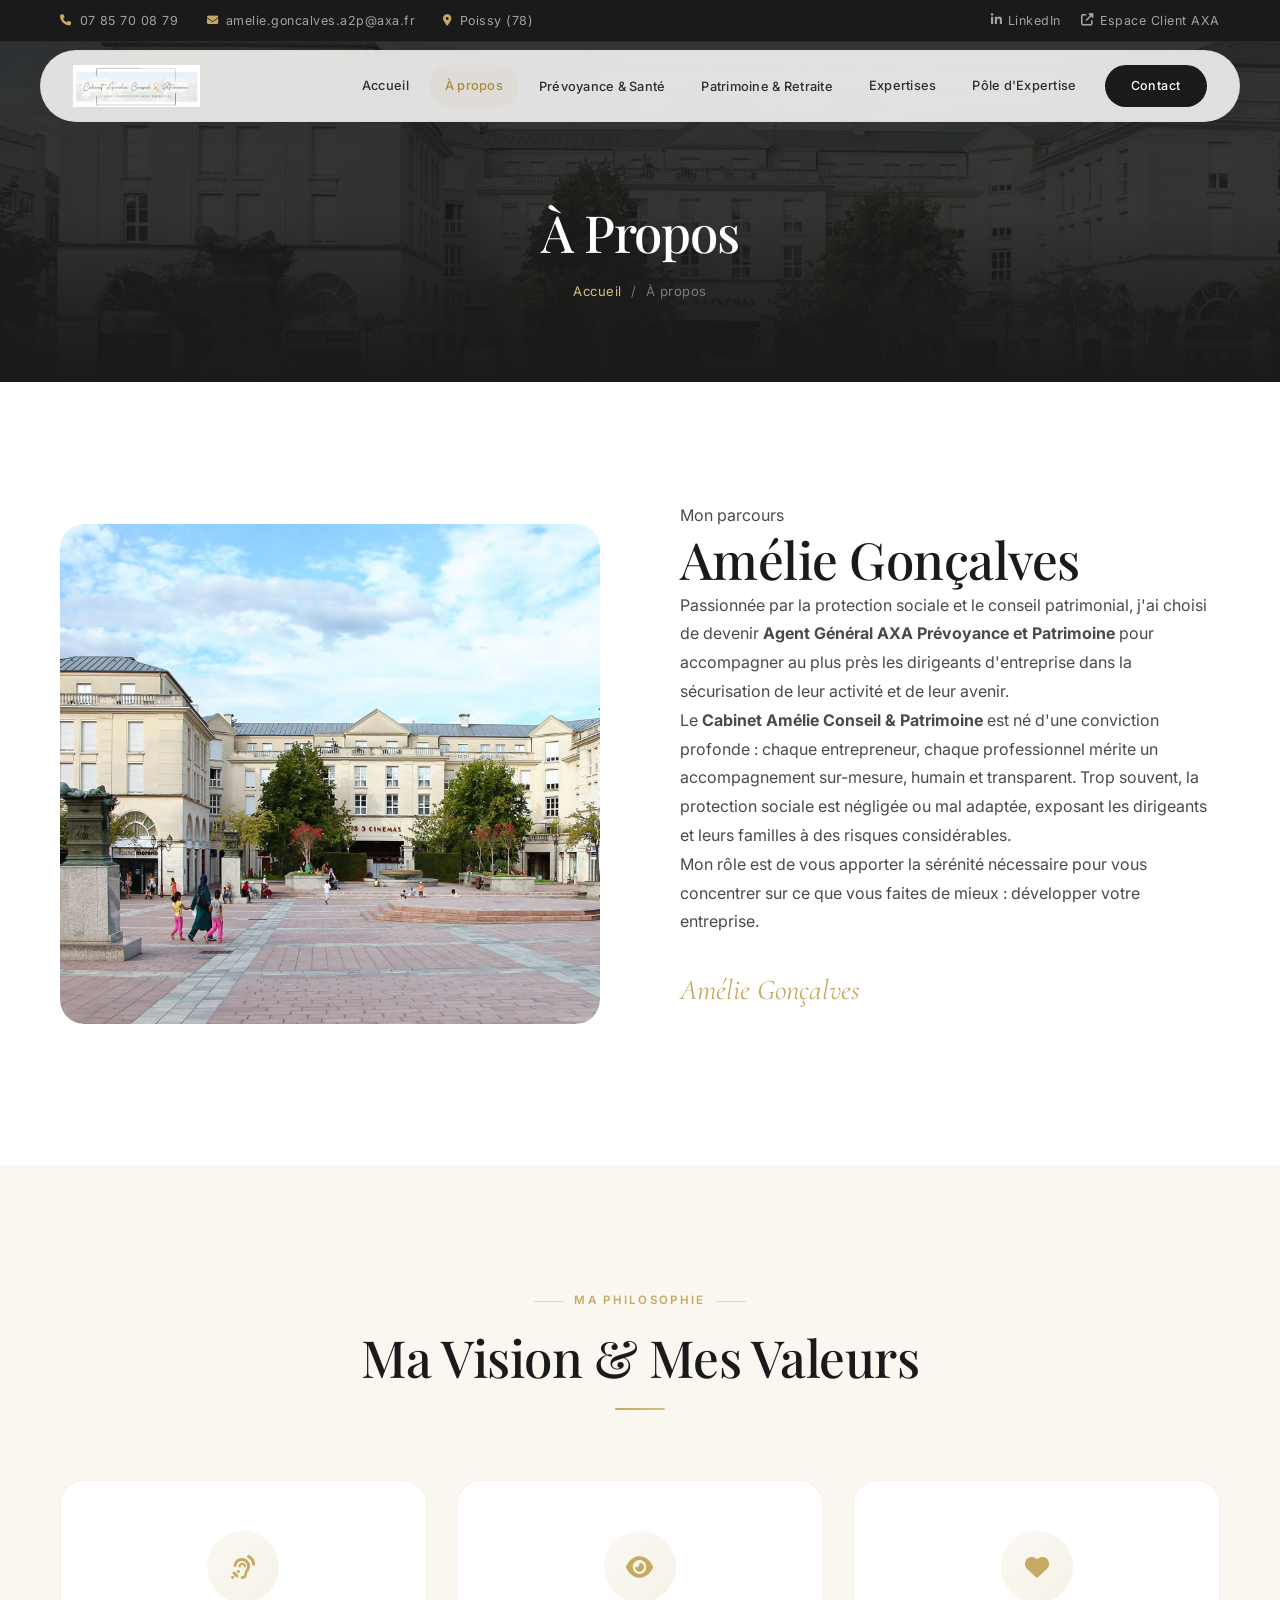
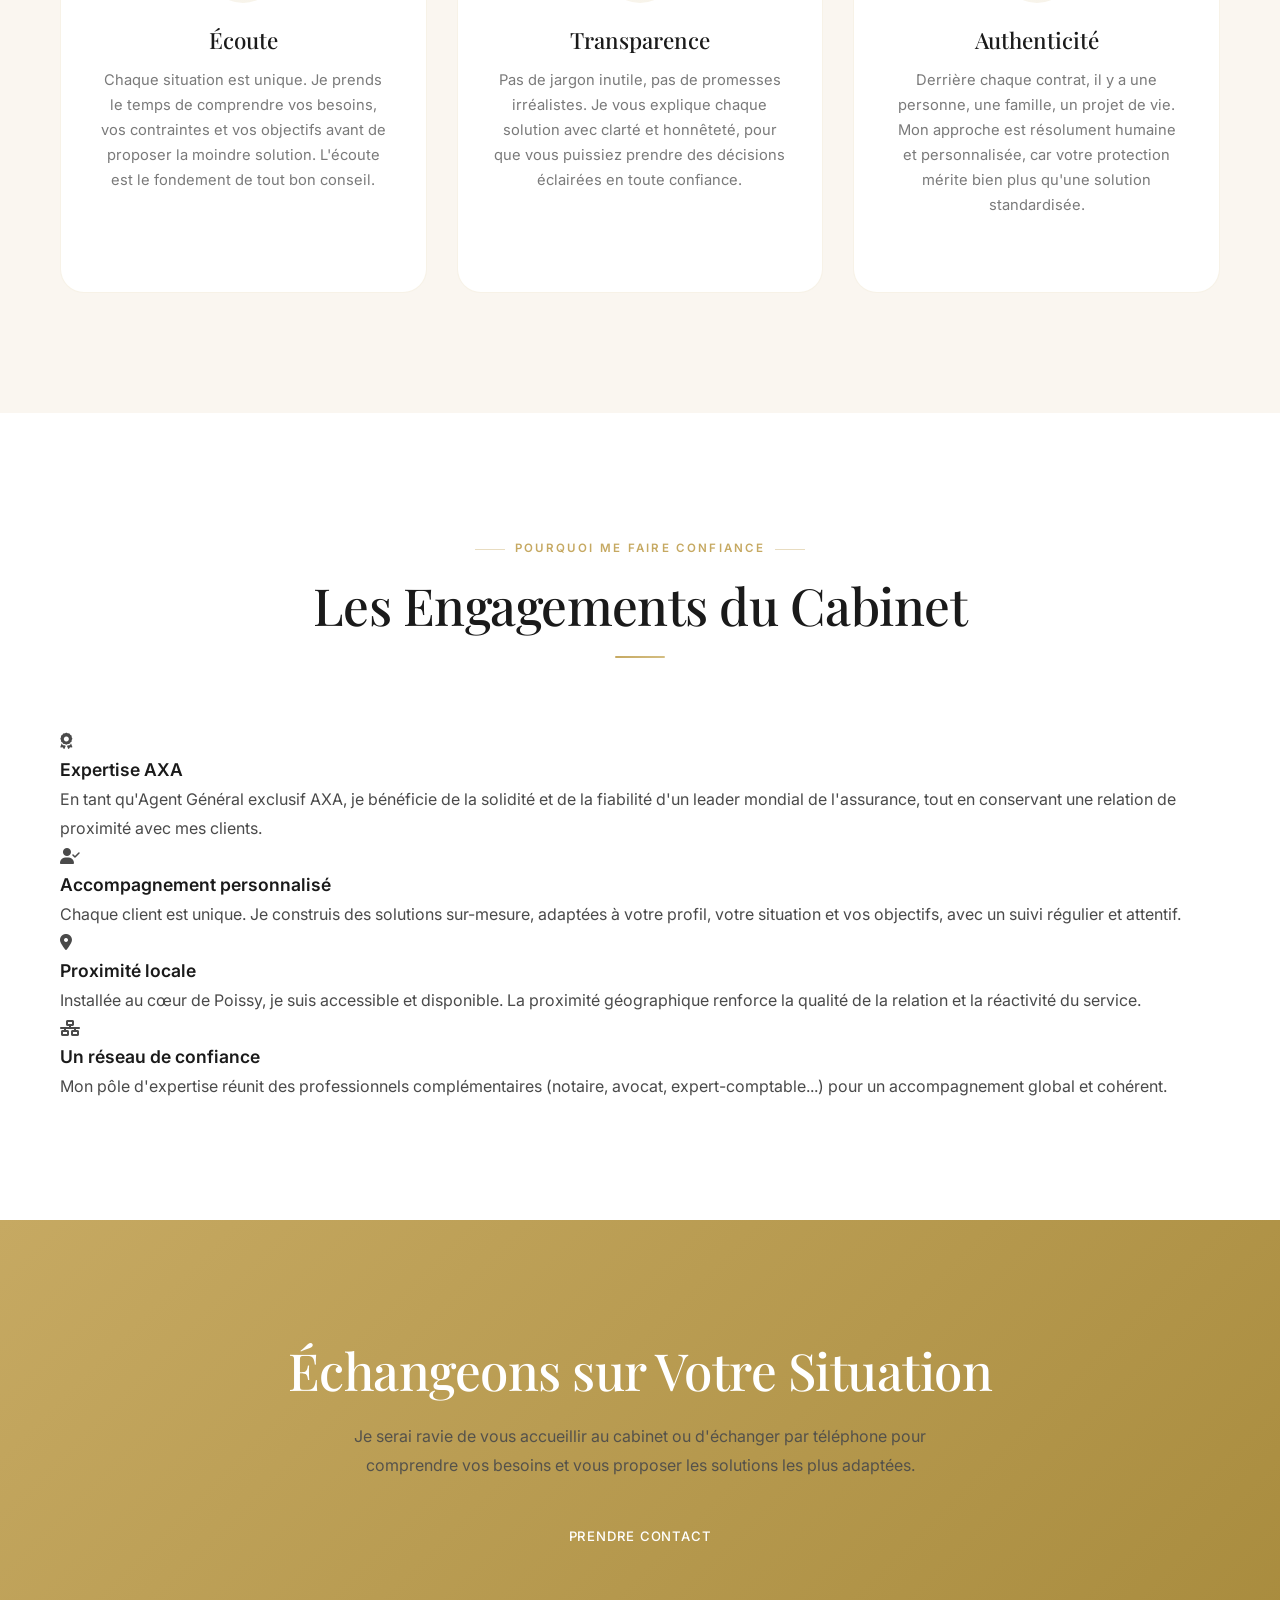
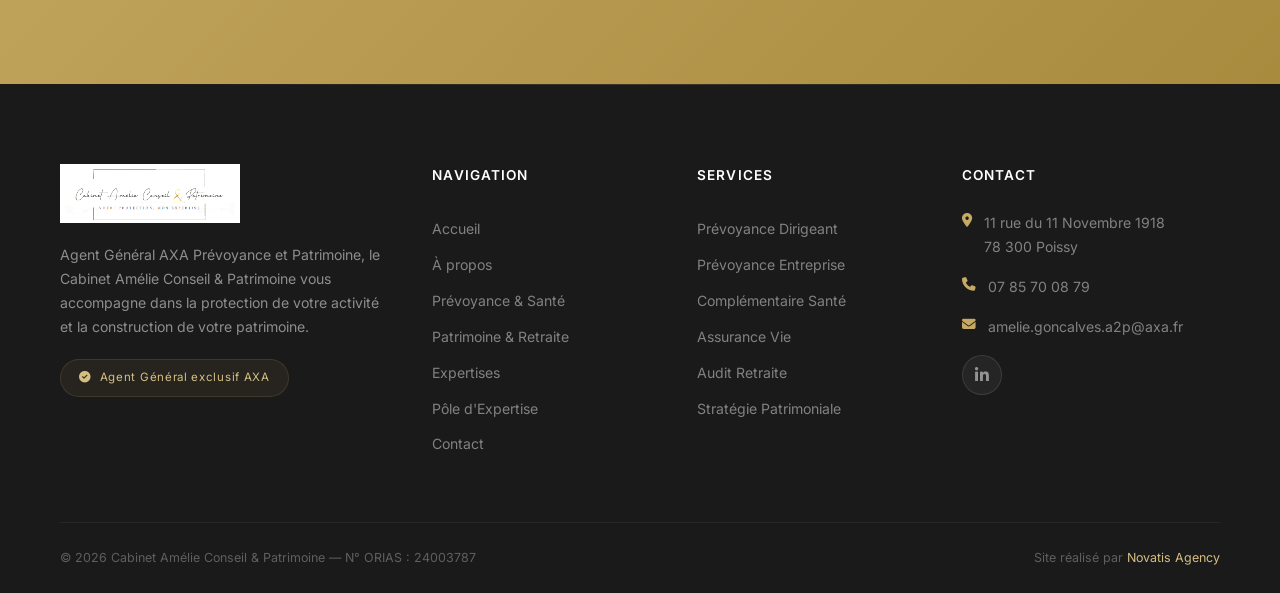
==== a-propos.html @ 4494a34a "Site Cabinet Amélie Conseil & Patrimoine - Version premium" ====
<!DOCTYPE html>
<html lang="fr">
<head>
    <meta charset="UTF-8">
    <meta name="viewport" content="width=device-width, initial-scale=1.0">
    <meta name="description" content="Découvrez le parcours d'Amélie Gonçalves, Agent Général AXA Prévoyance et Patrimoine à Poissy.">
    <title>À propos | Cabinet Amélie Conseil & Patrimoine</title>
    <link rel="stylesheet" href="style.css">
    <link rel="stylesheet" href="https://cdnjs.cloudflare.com/ajax/libs/font-awesome/6.5.1/css/all.min.css">
</head>
<body>

    <!-- Page Loader -->
    <div class="page-loader" id="pageLoader">
        <img src="images/logo.png" alt="Chargement..." class="loader-logo">
        <div class="loader-bar"></div>
    </div>

    <!-- Custom Cursor -->
    <div class="cursor-dot" id="cursorDot"></div>
    <div class="cursor-outline" id="cursorOutline"></div>

    <!-- Top Bar -->
    <div class="top-bar">
        <div class="container">
            <div class="top-bar-left">
                <a href="tel:0785700879"><i class="fas fa-phone"></i> 07 85 70 08 79</a>
                <a href="mailto:amelie.goncalves.a2p@axa.fr"><i class="fas fa-envelope"></i> amelie.goncalves.a2p@axa.fr</a>
                <span><i class="fas fa-map-marker-alt"></i> Poissy (78)</span>
            </div>
            <div class="top-bar-right">
                <a href="https://www.linkedin.com/in/amelie-fernandes" target="_blank"><i class="fab fa-linkedin-in"></i> LinkedIn</a>
                <a href="#" target="_blank"><i class="fas fa-external-link-alt"></i> Espace Client AXA</a>
            </div>
        </div>
    </div>

    <!-- Header -->
    <header class="header" id="header">
        <div class="nav-wrapper">
            <a href="index.html" class="logo">
                <img src="images/logo.png" alt="Cabinet Amélie Conseil & Patrimoine">
            </a>
            <nav class="nav-menu" id="navMenu">
                <a href="index.html">Accueil</a>
                <a href="a-propos.html" class="active">À propos</a>
                <div class="nav-item">
                    <a href="prevoyance.html">Prévoyance & Santé</a>
                    <div class="dropdown">
                        <a href="prevoyance.html#dirigeant">Prévoyance Dirigeant</a>
                        <a href="prevoyance.html#entreprise">Prévoyance Entreprise</a>
                        <a href="prevoyance.html#sante">Complémentaire Santé</a>
                    </div>
                </div>
                <div class="nav-item">
                    <a href="patrimoine.html">Patrimoine & Retraite</a>
                    <div class="dropdown">
                        <a href="patrimoine.html#assurance-vie">Assurance Vie</a>
                        <a href="patrimoine.html#retraite">Audit Retraite</a>
                        <a href="patrimoine.html#strategie">Stratégie Patrimoniale</a>
                    </div>
                </div>
                <a href="expertises.html">Expertises</a>
                <a href="pole-expertise.html">Pôle d'Expertise</a>
                <a href="contact.html" class="nav-cta">Contact</a>
            </nav>
            <button class="menu-toggle" id="menuToggle">
                <span></span>
                <span></span>
                <span></span>
            </button>
        </div>
    </header>
    <div class="menu-overlay" id="menuOverlay"></div>

<!-- Page Header -->
    <section class="page-header">
        <div class="container">
            <h1>À Propos</h1>
            <div class="breadcrumb">
                <a href="index.html">Accueil</a> &nbsp;/&nbsp; À propos
            </div>
            <div class="page-line"></div>
        </div>
    </section>

    <!-- About Content -->
    <section class="section">
        <div class="container">
            <div class="about-grid">
                <div class="about-image reveal">
                    <img src="images/poissy-place.jpg" alt="Poissy - Cabinet Amélie Conseil & Patrimoine">
                </div>
                <div class="about-text reveal">
                    <span class="about-label">Mon parcours</span>
                    <h2>Amélie Gonçalves</h2>
                    <p>Passionnée par la protection sociale et le conseil patrimonial, j'ai choisi de devenir <strong>Agent Général AXA Prévoyance et Patrimoine</strong> pour accompagner au plus près les dirigeants d'entreprise dans la sécurisation de leur activité et de leur avenir.</p>
                    <p>Le <strong>Cabinet Amélie Conseil & Patrimoine</strong> est né d'une conviction profonde : chaque entrepreneur, chaque professionnel mérite un accompagnement sur-mesure, humain et transparent. Trop souvent, la protection sociale est négligée ou mal adaptée, exposant les dirigeants et leurs familles à des risques considérables.</p>
                    <p>Mon rôle est de vous apporter la sérénité nécessaire pour vous concentrer sur ce que vous faites de mieux : développer votre entreprise.</p>
                    <div class="about-signature">Amélie Gonçalves</div>
                </div>
            </div>
        </div>
    </section>

    <!-- Vision & Values -->
    <section class="section section-alt">
        <div class="container">
            <div class="section-header reveal">
                <span class="section-label">Ma philosophie</span>
                <h2>Ma Vision & Mes Valeurs</h2>
                <div class="section-line"></div>
            </div>
            <div class="pillars-grid">
                <div class="pillar-card reveal">
                    <div class="pillar-icon"><i class="fas fa-ear-listen"></i></div>
                    <h3>Écoute</h3>
                    <p>Chaque situation est unique. Je prends le temps de comprendre vos besoins, vos contraintes et vos objectifs avant de proposer la moindre solution. L'écoute est le fondement de tout bon conseil.</p>
                </div>
                <div class="pillar-card reveal">
                    <div class="pillar-icon"><i class="fas fa-eye"></i></div>
                    <h3>Transparence</h3>
                    <p>Pas de jargon inutile, pas de promesses irréalistes. Je vous explique chaque solution avec clarté et honnêteté, pour que vous puissiez prendre des décisions éclairées en toute confiance.</p>
                </div>
                <div class="pillar-card reveal">
                    <div class="pillar-icon"><i class="fas fa-heart"></i></div>
                    <h3>Authenticité</h3>
                    <p>Derrière chaque contrat, il y a une personne, une famille, un projet de vie. Mon approche est résolument humaine et personnalisée, car votre protection mérite bien plus qu'une solution standardisée.</p>
                </div>
            </div>
        </div>
    </section>

    <!-- Why Trust Me -->
    <section class="section">
        <div class="container">
            <div class="section-header reveal">
                <span class="section-label">Pourquoi me faire confiance</span>
                <h2>Les Engagements du Cabinet</h2>
                <div class="section-line"></div>
            </div>
            <div class="services-list">
                <div class="service-item reveal">
                    <div class="service-icon"><i class="fas fa-award"></i></div>
                    <div>
                        <h4>Expertise AXA</h4>
                        <p>En tant qu'Agent Général exclusif AXA, je bénéficie de la solidité et de la fiabilité d'un leader mondial de l'assurance, tout en conservant une relation de proximité avec mes clients.</p>
                    </div>
                </div>
                <div class="service-item reveal">
                    <div class="service-icon"><i class="fas fa-user-check"></i></div>
                    <div>
                        <h4>Accompagnement personnalisé</h4>
                        <p>Chaque client est unique. Je construis des solutions sur-mesure, adaptées à votre profil, votre situation et vos objectifs, avec un suivi régulier et attentif.</p>
                    </div>
                </div>
                <div class="service-item reveal">
                    <div class="service-icon"><i class="fas fa-map-marker-alt"></i></div>
                    <div>
                        <h4>Proximité locale</h4>
                        <p>Installée au cœur de Poissy, je suis accessible et disponible. La proximité géographique renforce la qualité de la relation et la réactivité du service.</p>
                    </div>
                </div>
                <div class="service-item reveal">
                    <div class="service-icon"><i class="fas fa-network-wired"></i></div>
                    <div>
                        <h4>Un réseau de confiance</h4>
                        <p>Mon pôle d'expertise réunit des professionnels complémentaires (notaire, avocat, expert-comptable...) pour un accompagnement global et cohérent.</p>
                    </div>
                </div>
            </div>
        </div>
    </section>

    <!-- CTA -->
    <section class="section" style="background: linear-gradient(135deg, var(--gold) 0%, var(--gold-dark) 100%); text-align: center; color: white;">
        <div class="container reveal">
            <h2 style="color: white; margin-bottom: 20px;">Échangeons sur Votre Situation</h2>
            <p style="max-width: 600px; margin: 0 auto 30px; opacity: 0.9;">Je serai ravie de vous accueillir au cabinet ou d'échanger par téléphone pour comprendre vos besoins et vous proposer les solutions les plus adaptées.</p>
            <a href="contact.html" class="btn btn-outline" style="border-color: white; color: white;">Prendre Contact</a>
        </div>
    </section>

    <!-- Footer -->
    <footer class="footer">
        <div class="container">
            <div class="footer-grid">
                <div class="footer-about">
                    <img src="images/logo.png" alt="Cabinet Amélie Conseil & Patrimoine" class="footer-logo">
                    <p>Agent Général AXA Prévoyance et Patrimoine, le Cabinet Amélie Conseil & Patrimoine vous accompagne dans la protection de votre activité et la construction de votre patrimoine.</p>
                    <div class="axa-badge"><i class="fas fa-check-circle"></i> Agent Général exclusif AXA</div>
                </div>
                <div class="footer-links">
                    <h4>Navigation</h4>
                    <a href="index.html">Accueil</a>
                    <a href="a-propos.html">À propos</a>
                    <a href="prevoyance.html">Prévoyance & Santé</a>
                    <a href="patrimoine.html">Patrimoine & Retraite</a>
                    <a href="expertises.html">Expertises</a>
                    <a href="pole-expertise.html">Pôle d'Expertise</a>
                    <a href="contact.html">Contact</a>
                </div>
                <div class="footer-links">
                    <h4>Services</h4>
                    <a href="prevoyance.html#dirigeant">Prévoyance Dirigeant</a>
                    <a href="prevoyance.html#entreprise">Prévoyance Entreprise</a>
                    <a href="prevoyance.html#sante">Complémentaire Santé</a>
                    <a href="patrimoine.html#assurance-vie">Assurance Vie</a>
                    <a href="patrimoine.html#retraite">Audit Retraite</a>
                    <a href="patrimoine.html#strategie">Stratégie Patrimoniale</a>
                </div>
                <div>
                    <h4>Contact</h4>
                    <div class="footer-contact-item"><i class="fas fa-map-marker-alt"></i><span>11 rue du 11 Novembre 1918<br>78 300 Poissy</span></div>
                    <div class="footer-contact-item"><i class="fas fa-phone"></i><span><a href="tel:0785700879">07 85 70 08 79</a></span></div>
                    <div class="footer-contact-item"><i class="fas fa-envelope"></i><span><a href="mailto:amelie.goncalves.a2p@axa.fr">amelie.goncalves.a2p@axa.fr</a></span></div>
                    <div class="footer-social" style="margin-top:16px;"><a href="https://www.linkedin.com/in/amelie-fernandes" target="_blank" title="LinkedIn"><i class="fab fa-linkedin-in"></i></a></div>
                </div>
            </div>
            <div class="footer-bottom">
                <span>&copy; 2026 Cabinet Amélie Conseil & Patrimoine — N° ORIAS : 24003787</span>
                <span>Site réalisé par <a href="https://novatis.agency" target="_blank">Novatis Agency</a></span>
            </div>
        </div>
    </footer>

    <button class="scroll-top" id="scrollTop"><i class="fas fa-chevron-up"></i></button>
    <script src="script.js"></script>
</body>
</html>
---- style.css ----
/* CABINET AMÉLIE CONSEIL & PATRIMOINE — Premium v2 */
@import url('https://fonts.googleapis.com/css2?family=Playfair+Display:ital,wght@0,400;0,500;0,600;0,700;1,400;1,500&family=Inter:wght@300;400;500;600;700&family=Cormorant+Garamond:ital,wght@0,400;0,500;0,600;1,400;1,500&display=swap');
:root{--gold:#C6A962;--gold-light:#D4BE82;--gold-dark:#A88B3D;--cream:#FAF6F0;--dark:#1A1A1A;--dark-soft:#2D2D2D;--dark-medium:#3A3A3A;--text:#4A4A4A;--text-light:#7A7A7A;--text-muted:#9A9A9A;--white:#fff;--border:rgba(198,169,98,.15);--shadow-sm:0 2px 20px rgba(0,0,0,.04);--shadow-md:0 8px 40px rgba(0,0,0,.06);--shadow-lg:0 20px 60px rgba(0,0,0,.08);--shadow-gold:0 8px 30px rgba(198,169,98,.15);--radius-sm:8px;--radius-md:16px;--radius-lg:24px;--tr:all .5s cubic-bezier(.25,.46,.45,.94);--trf:all .3s cubic-bezier(.25,.46,.45,.94);--fh:'Playfair Display',Georgia,serif;--fb:'Inter',-apple-system,sans-serif;--fa:'Cormorant Garamond',Georgia,serif}
*,*::before,*::after{box-sizing:border-box;margin:0;padding:0}
html{scroll-behavior:smooth;font-size:16px;-webkit-font-smoothing:antialiased}
body{font-family:var(--fb);color:var(--text);background:var(--white);line-height:1.7;overflow-x:hidden}
img{max-width:100%;height:auto;display:block}
a{text-decoration:none;color:inherit;transition:var(--trf)}
ul,ol{list-style:none}
h1,h2,h3{font-family:var(--fh);font-weight:500;color:var(--dark);line-height:1.2}
h1{font-size:clamp(2.5rem,5vw,4.5rem);letter-spacing:-.02em}
h2{font-size:clamp(2rem,4vw,3.2rem);letter-spacing:-.01em}
h3{font-size:clamp(1.3rem,2.5vw,1.8rem)}
h4{font-family:var(--fb);font-size:1.1rem;font-weight:600;color:var(--dark)}
p{font-size:1rem;line-height:1.8;color:var(--text)}
.container{max-width:1240px;margin:0 auto;padding:0 40px}
@media(max-width:768px){.container{padding:0 20px}}

/* CURSOR */
.cursor-dot,.cursor-outline{pointer-events:none;position:fixed;top:0;left:0;z-index:99999;border-radius:50%;opacity:0;transition:opacity .3s}
.cursor-dot{width:8px;height:8px;background:var(--gold)}
.cursor-outline{width:40px;height:40px;border:1.5px solid var(--gold);transition:width .3s,height .3s}
body:hover .cursor-dot,body:hover .cursor-outline{opacity:1}
.cursor-outline.hover{width:60px;height:60px;background:rgba(198,169,98,.05)}
@media(max-width:1024px){.cursor-dot,.cursor-outline{display:none!important}}

/* LOADER */
.page-loader{position:fixed;top:0;left:0;width:100%;height:100%;background:var(--dark);z-index:100000;display:flex;align-items:center;justify-content:center;flex-direction:column;transition:opacity .8s,visibility .8s}
.page-loader.loaded{opacity:0;visibility:hidden;pointer-events:none}
.loader-logo{width:180px;opacity:0;animation:loaderFadeIn 1s ease forwards .3s}
.loader-bar{width:120px;height:2px;background:var(--dark-medium);margin-top:30px;border-radius:2px;overflow:hidden}
.loader-bar::after{content:'';display:block;width:0;height:100%;background:linear-gradient(90deg,var(--gold),var(--gold-light));animation:loaderProgress 1.5s ease forwards .5s}
@keyframes loaderFadeIn{to{opacity:1}}
@keyframes loaderProgress{to{width:100%}}

/* TOP BAR */
.top-bar{background:var(--dark);padding:10px 0;font-size:.78rem;letter-spacing:.04em;border-bottom:1px solid rgba(198,169,98,.1);position:relative;z-index:1001}
.top-bar .container{display:flex;justify-content:space-between;align-items:center}
.top-bar-left{display:flex;align-items:center;gap:28px}
.top-bar-left span,.top-bar-left a{color:rgba(255,255,255,.6);text-decoration:none;display:flex;align-items:center;gap:8px;transition:var(--trf)}
.top-bar-left a:hover{color:var(--gold-light)}
.top-bar-left i{color:var(--gold);font-size:.7rem}
.top-bar-right{display:flex;align-items:center;gap:20px}
.top-bar-right a{color:rgba(255,255,255,.6);text-decoration:none;display:flex;align-items:center;gap:6px;transition:var(--trf);font-size:.78rem}
.top-bar-right a:hover{color:var(--gold-light)}
@media(max-width:900px){.top-bar{display:none}}

/* HEADER NAV */
.header{position:fixed;top:38px;left:0;right:0;z-index:1000;transition:var(--tr)}
.header.scrolled{top:0}
.nav-wrapper{margin:12px 40px;padding:14px 32px;background:rgba(255,255,255,.85);backdrop-filter:blur(20px);-webkit-backdrop-filter:blur(20px);border:1px solid rgba(198,169,98,.12);border-radius:100px;display:flex;align-items:center;justify-content:space-between;transition:var(--tr);box-shadow:0 4px 30px rgba(0,0,0,.04)}
.header.scrolled .nav-wrapper{margin:8px 40px;background:rgba(255,255,255,.95);box-shadow:0 4px 40px rgba(0,0,0,.08);border-radius:var(--radius-md)}
.logo img{height:42px;transition:var(--trf)}
.nav-menu{display:flex;align-items:center;gap:4px}
.nav-menu>a,.nav-item>a{font-family:var(--fb);font-size:.8rem;font-weight:500;color:var(--dark-soft);padding:10px 16px;border-radius:50px;transition:var(--trf);letter-spacing:.02em;white-space:nowrap}
.nav-menu>a:hover,.nav-item:hover>a,.nav-menu>a.active{color:var(--gold-dark);background:rgba(198,169,98,.08)}
.nav-item{position:relative}
.nav-item .dropdown{position:absolute;top:calc(100% + 12px);left:50%;transform:translateX(-50%) translateY(10px);background:var(--white);border:1px solid var(--border);border-radius:var(--radius-md);padding:12px 8px;min-width:240px;box-shadow:var(--shadow-lg);opacity:0;visibility:hidden;transition:var(--trf);z-index:100}
.nav-item:hover .dropdown{opacity:1;visibility:visible;transform:translateX(-50%) translateY(0)}
.nav-item .dropdown a{display:block;padding:10px 18px;font-size:.82rem;color:var(--text);border-radius:var(--radius-sm);transition:var(--trf)}
.nav-item .dropdown a:hover{background:rgba(198,169,98,.06);color:var(--gold-dark);padding-left:22px}
.nav-cta{background:var(--dark)!important;color:var(--white)!important;padding:10px 26px!important;border-radius:50px!important;font-weight:500!important;font-size:.78rem!important;letter-spacing:.04em!important;margin-left:8px;position:relative;overflow:hidden;transition:var(--trf)!important}
.nav-cta::before{content:'';position:absolute;top:0;left:-100%;width:100%;height:100%;background:linear-gradient(90deg,transparent,rgba(198,169,98,.3),transparent);transition:left .6s}
.nav-cta:hover::before{left:100%}
.nav-cta:hover{background:var(--gold-dark)!important;transform:translateY(-1px);box-shadow:var(--shadow-gold)!important}
.menu-toggle{display:none;background:none;border:none;cursor:pointer;width:32px;height:24px;position:relative;z-index:1002}
.menu-toggle span{display:block;width:100%;height:2px;background:var(--dark);border-radius:2px;transition:var(--trf);position:absolute;left:0}
.menu-toggle span:nth-child(1){top:0}
.menu-toggle span:nth-child(2){top:50%;transform:translateY(-50%)}
.menu-toggle span:nth-child(3){bottom:0}
.menu-toggle.active span:nth-child(1){top:50%;transform:translateY(-50%) rotate(45deg)}
.menu-toggle.active span:nth-child(2){opacity:0}
.menu-toggle.active span:nth-child(3){bottom:50%;transform:translateY(50%) rotate(-45deg)}
.menu-close{display:none}
.menu-overlay{position:fixed;top:0;left:0;width:100%;height:100%;background:rgba(0,0,0,.5);backdrop-filter:blur(4px);opacity:0;visibility:hidden;z-index:998;transition:var(--tr)}
.menu-overlay.active{opacity:1;visibility:visible}
@media(max-width:1024px){
.menu-toggle{display:block}
.nav-menu{position:fixed;top:0;right:-100%;width:340px;height:100vh;background:var(--white);flex-direction:column;align-items:flex-start;padding:100px 40px 40px;gap:4px;z-index:999;transition:right .5s cubic-bezier(.77,0,.175,1);box-shadow:-20px 0 60px rgba(0,0,0,.1);overflow-y:auto}
.nav-menu.active{right:0}
.nav-menu>a,.nav-item>a{font-size:1rem;padding:14px 20px;width:100%;border-radius:var(--radius-sm)}
.nav-item{width:100%}
.nav-item .dropdown{position:static;transform:none;box-shadow:none;border:none;padding:0 0 0 20px;opacity:1;visibility:visible;min-width:auto}
.nav-cta{margin-left:0;margin-top:16px;text-align:center;width:100%;display:block}
.nav-wrapper{margin:10px 16px;padding:12px 20px;border-radius:var(--radius-md)}
}

/* HERO */
.hero{min-height:100vh;display:flex;align-items:center;justify-content:center;position:relative;overflow:hidden;background:var(--dark)}
.hero-bg{position:absolute;top:0;left:0;width:100%;height:100%;z-index:1}
.hero-bg img{width:100%;height:100%;object-fit:cover;opacity:.35;filter:saturate(.6);transition:transform 20s linear}
.hero:hover .hero-bg img{transform:scale(1.05)}
.hero-overlay{position:absolute;top:0;left:0;width:100%;height:100%;background:linear-gradient(180deg,rgba(26,26,26,.4) 0%,rgba(26,26,26,.6) 50%,rgba(26,26,26,.85) 100%);z-index:2}
#particles-canvas{position:absolute;top:0;left:0;width:100%;height:100%;z-index:3;pointer-events:none}
.hero-content{position:relative;z-index:4;text-align:center;max-width:800px;padding:0 40px}
.hero-badge{display:inline-flex;align-items:center;gap:10px;background:rgba(198,169,98,.1);border:1px solid rgba(198,169,98,.25);padding:10px 24px;border-radius:50px;font-size:.72rem;font-weight:500;color:var(--gold-light);letter-spacing:.15em;text-transform:uppercase;margin-bottom:32px;backdrop-filter:blur(10px)}
.hero-badge i{font-size:.6rem}
.hero-logo{width:300px;max-width:90%;margin:0 auto 40px;opacity:0;animation:heroFadeUp 1s ease forwards .5s}
.hero-logo img{width:100%;height:auto;filter:brightness(1.15) drop-shadow(0 4px 20px rgba(0,0,0,.3))}
.hero h1{color:var(--white);font-size:clamp(2.8rem,5.5vw,4.8rem);font-weight:400;margin-bottom:12px;opacity:0;animation:heroFadeUp 1s ease forwards .7s}
.hero h1 em{font-style:italic;color:var(--gold-light);font-family:var(--fa);font-weight:400}
.hero-subtitle{font-family:var(--fa);font-size:clamp(1.1rem,2vw,1.5rem);color:rgba(255,255,255,.6);font-style:italic;margin-bottom:40px;opacity:0;animation:heroFadeUp 1s ease forwards .9s}
.hero-ctas{display:flex;align-items:center;justify-content:center;gap:20px;opacity:0;animation:heroFadeUp 1s ease forwards 1.1s;flex-wrap:wrap}
@keyframes heroFadeUp{from{opacity:0;transform:translateY(30px)}to{opacity:1;transform:translateY(0)}}
.hero-scroll{position:absolute;bottom:40px;left:50%;transform:translateX(-50%);z-index:5;display:flex;flex-direction:column;align-items:center;gap:8px;color:rgba(255,255,255,.4);font-size:.7rem;letter-spacing:.15em;text-transform:uppercase;text-decoration:none;transition:var(--trf)}
.hero-scroll:hover{color:var(--gold-light)}
.hero-scroll .scroll-line{width:1px;height:50px;background:linear-gradient(to bottom,var(--gold),transparent);animation:scrollPulse 2s ease infinite}
@keyframes scrollPulse{0%,100%{opacity:.3;transform:scaleY(.6)}50%{opacity:1;transform:scaleY(1)}}

/* BUTTONS */
.btn{display:inline-flex;align-items:center;gap:10px;font-family:var(--fb);font-size:.82rem;font-weight:500;letter-spacing:.06em;text-transform:uppercase;text-decoration:none;padding:16px 36px;border-radius:50px;border:none;cursor:pointer;transition:var(--tr);position:relative;overflow:hidden}
.btn-primary{background:var(--gold);color:var(--white)}
.btn-primary:hover{background:var(--gold-dark);transform:translateY(-2px);box-shadow:var(--shadow-gold)}
.btn-outline-light{background:transparent;color:var(--white);border:1px solid rgba(255,255,255,.3)}
.btn-outline-light:hover{background:rgba(255,255,255,.1);border-color:rgba(255,255,255,.5);transform:translateY(-2px)}
.btn-outline-dark{background:transparent;color:var(--dark);border:1px solid rgba(26,26,26,.2)}
.btn-outline-dark:hover{background:var(--dark);color:var(--white);transform:translateY(-2px)}
.btn-dark{background:var(--dark);color:var(--white)}
.btn-dark:hover{background:var(--dark-soft);transform:translateY(-2px);box-shadow:var(--shadow-md)}
.btn i{font-size:.75rem;transition:transform .3s}
.btn:hover i{transform:translateX(4px)}

/* SECTIONS */
.section{padding:120px 0;position:relative}
.section-sm{padding:80px 0}
.section-cream,.section-alt{background:var(--cream)}
.section-dark{background:var(--dark)}
.section-dark h2,.section-dark h3,.section-dark h4{color:var(--white)}
.section-dark p{color:rgba(255,255,255,.65)}
.section-header{text-align:center;max-width:700px;margin:0 auto 70px}
.section-label{display:inline-block;font-size:.72rem;font-weight:600;letter-spacing:.2em;text-transform:uppercase;color:var(--gold);margin-bottom:16px;position:relative;padding:0 20px}
.section-label::before,.section-label::after{content:'';position:absolute;top:50%;width:30px;height:1px;background:var(--gold);opacity:.4}
.section-label::before{left:-20px}
.section-label::after{right:-20px}
.section-header h2{margin-bottom:20px}
.section-header p{font-size:1.05rem;color:var(--text-light);line-height:1.8}
.section-line{width:50px;height:2px;background:linear-gradient(90deg,var(--gold),var(--gold-light));margin:20px auto;border-radius:2px}

/* REVEAL */
.reveal{opacity:0;transform:translateY(50px);transition:opacity .8s cubic-bezier(.25,.46,.45,.94),transform .8s cubic-bezier(.25,.46,.45,.94)}
.reveal.visible{opacity:1;transform:translateY(0)}
.reveal-left{opacity:0;transform:translateX(-60px);transition:opacity .8s,transform .8s}
.reveal-left.visible{opacity:1;transform:translateX(0)}
.reveal-right{opacity:0;transform:translateX(60px);transition:opacity .8s,transform .8s}
.reveal-right.visible{opacity:1;transform:translateX(0)}
.fade-in{opacity:0;transform:translateY(30px);transition:opacity .6s,transform .6s}
.fade-in.visible{opacity:1;transform:translateY(0)}

/* MARQUEE */
.marquee-section{padding:28px 0;background:var(--dark);overflow:hidden;border-top:1px solid rgba(198,169,98,.1);border-bottom:1px solid rgba(198,169,98,.1)}
.marquee-track{display:flex;animation:marquee 35s linear infinite;white-space:nowrap}
.marquee-item{display:flex;align-items:center;gap:20px;padding:0 40px;font-family:var(--fh);font-size:1.2rem;color:rgba(255,255,255,.25);font-weight:400;font-style:italic}
.marquee-item .dot{width:5px;height:5px;border-radius:50%;background:var(--gold);opacity:.4;flex-shrink:0}
@keyframes marquee{0%{transform:translateX(0)}100%{transform:translateX(-50%)}}

/* PILLARS */
.pillars-grid{display:grid;grid-template-columns:repeat(3,1fr);gap:30px}
.pillar-card{background:var(--white);border:1px solid var(--border);border-radius:var(--radius-lg);padding:50px 36px;text-align:center;transition:var(--tr);position:relative;overflow:hidden}
.pillar-card::before{content:'';position:absolute;top:0;left:0;width:100%;height:3px;background:linear-gradient(90deg,var(--gold),var(--gold-light),var(--gold));transform:scaleX(0);transition:transform .5s}
.pillar-card:hover::before{transform:scaleX(1)}
.pillar-card:hover{transform:translateY(-8px);box-shadow:var(--shadow-lg);border-color:rgba(198,169,98,.2)}
.pillar-icon{width:72px;height:72px;border-radius:50%;background:linear-gradient(135deg,rgba(198,169,98,.08),rgba(198,169,98,.15));display:flex;align-items:center;justify-content:center;margin:0 auto 24px;transition:var(--tr)}
.pillar-icon i{font-size:1.5rem;color:var(--gold);transition:var(--trf)}
.pillar-card:hover .pillar-icon{background:linear-gradient(135deg,var(--gold),var(--gold-light));transform:scale(1.1)}
.pillar-card:hover .pillar-icon i{color:var(--white)}
.pillar-card h3{margin-bottom:14px;font-size:1.4rem}
.pillar-card p{font-size:.92rem;color:var(--text-light);margin-bottom:24px;line-height:1.7}
.pillar-link{display:inline-flex;align-items:center;gap:8px;font-size:.8rem;font-weight:600;color:var(--gold);letter-spacing:.04em;text-transform:uppercase;transition:var(--trf)}
.pillar-link:hover{gap:12px;color:var(--gold-dark)}
@media(max-width:900px){.pillars-grid{grid-template-columns:1fr}}

/* ABOUT */
.about-grid{display:grid;grid-template-columns:1fr 1fr;gap:80px;align-items:center}
.about-image{position:relative;border-radius:var(--radius-lg);overflow:hidden}
.about-image img{width:100%;height:500px;object-fit:cover;border-radius:var(--radius-lg);transition:transform .8s}
.about-image:hover img{transform:scale(1.03)}
.about-image::after{content:'';position:absolute;bottom:-20px;right:-20px;width:200px;height:200px;border:2px solid var(--gold);border-radius:var(--radius-lg);opacity:.15;z-index:-1}
.about-content h2{margin-bottom:24px}
.about-content p{margin-bottom:20px;font-size:1rem}
.about-signature{font-family:var(--fa);font-size:1.8rem;font-style:italic;color:var(--gold);margin:30px 0}
.about-stats{display:grid;grid-template-columns:repeat(3,1fr);gap:24px;margin-top:40px;padding-top:40px;border-top:1px solid var(--border)}
.about-stat{text-align:center}
.about-stat-number{font-family:var(--fh);font-size:2.2rem;color:var(--gold);font-weight:500;line-height:1;margin-bottom:6px}
.about-stat-label{font-size:.72rem;color:var(--text-muted);letter-spacing:.08em;text-transform:uppercase}
@media(max-width:900px){.about-grid{grid-template-columns:1fr;gap:40px}.about-image img{height:350px}}

/* SERVICES */
.services-grid{display:grid;grid-template-columns:repeat(3,1fr);gap:24px}
.service-card{background:var(--white);border:1px solid var(--border);border-radius:var(--radius-lg);padding:40px 32px;transition:var(--tr);position:relative;overflow:hidden}
.service-card::after{content:'';position:absolute;bottom:0;left:0;width:100%;height:0;background:linear-gradient(to top,rgba(198,169,98,.04),transparent);transition:height .5s}
.service-card:hover::after{height:100%}
.service-card:hover{transform:translateY(-6px);box-shadow:var(--shadow-lg);border-color:rgba(198,169,98,.2)}
.service-number{font-family:var(--fh);font-size:3rem;color:rgba(198,169,98,.12);font-weight:600;line-height:1;margin-bottom:20px}
.service-card h4{margin-bottom:12px;font-size:1.15rem}
.service-card p{font-size:.9rem;color:var(--text-light);line-height:1.7;margin:0}
@media(max-width:900px){.services-grid{grid-template-columns:1fr}}

/* CTA */
.cta-section{background:var(--dark);position:relative;overflow:hidden;padding:120px 0}
.cta-section::before{content:'';position:absolute;top:-50%;right:-20%;width:600px;height:600px;background:radial-gradient(circle,rgba(198,169,98,.08) 0%,transparent 70%);border-radius:50%}
.cta-grid{display:grid;grid-template-columns:1fr 1fr;gap:30px}
.cta-card{background:rgba(255,255,255,.03);border:1px solid rgba(198,169,98,.12);border-radius:var(--radius-lg);padding:50px 40px;text-align:center;transition:var(--tr);text-decoration:none;display:block}
.cta-card:hover{background:rgba(198,169,98,.06);border-color:rgba(198,169,98,.3);transform:translateY(-4px)}
.cta-card-icon{width:64px;height:64px;border-radius:50%;background:rgba(198,169,98,.1);display:flex;align-items:center;justify-content:center;margin:0 auto 20px}
.cta-card-icon i{font-size:1.3rem;color:var(--gold-light)}
.cta-card h4{color:var(--white)!important;margin-bottom:10px;font-size:1.15rem}
.cta-card p{color:rgba(255,255,255,.5)!important;font-size:.88rem;margin:0}
@media(max-width:768px){.cta-grid{grid-template-columns:1fr}}

/* PARTNERS */
.partners-grid{display:grid;grid-template-columns:repeat(3,1fr);gap:24px}
.partner-card{background:var(--white);border:1px solid var(--border);border-radius:var(--radius-lg);padding:40px 30px;text-align:center;transition:var(--tr)}
.partner-card:hover{transform:translateY(-6px);box-shadow:var(--shadow-lg);border-color:rgba(198,169,98,.2)}
.partner-icon{width:60px;height:60px;border-radius:50%;background:linear-gradient(135deg,rgba(198,169,98,.08),rgba(198,169,98,.15));display:flex;align-items:center;justify-content:center;margin:0 auto 20px}
.partner-icon i{font-size:1.3rem;color:var(--gold)}
.partner-card h4{margin-bottom:12px}
.partner-card p{font-size:.88rem;color:var(--text-light);margin:0}
@media(max-width:900px){.partners-grid{grid-template-columns:1fr}}

/* CONTACT */
.contact-grid{display:grid;grid-template-columns:1fr 1.3fr;gap:60px;align-items:start}
.contact-info h3{margin-bottom:30px;font-size:1.5rem}
.contact-info-item{display:flex;align-items:flex-start;gap:18px;margin-bottom:28px}
.contact-info-icon{width:48px;height:48px;min-width:48px;border-radius:50%;background:linear-gradient(135deg,rgba(198,169,98,.08),rgba(198,169,98,.15));display:flex;align-items:center;justify-content:center}
.contact-info-icon i{font-size:1rem;color:var(--gold)}
.contact-info-item h4{font-size:.9rem;margin-bottom:4px}
.contact-info-item p{font-size:.88rem;color:var(--text-light);margin:0}
.contact-info-item a{color:var(--gold-dark);text-decoration:none;transition:var(--trf)}
.contact-info-item a:hover{color:var(--gold)}
.contact-form{background:var(--white);border:1px solid var(--border);border-radius:var(--radius-lg);padding:50px 40px;box-shadow:var(--shadow-sm)}
.contact-form h3{margin-bottom:30px;font-size:1.5rem}
.form-row{display:grid;grid-template-columns:1fr 1fr;gap:20px}
.form-group{margin-bottom:20px}
.form-group label{display:block;font-size:.75rem;font-weight:600;letter-spacing:.08em;text-transform:uppercase;color:var(--text-light);margin-bottom:8px}
.form-group input,.form-group select,.form-group textarea{width:100%;padding:14px 18px;border:1px solid #e0dbd5;border-radius:var(--radius-sm);font-family:var(--fb);font-size:.92rem;color:var(--dark);background:var(--white);transition:var(--trf);outline:none}
.form-group input:focus,.form-group select:focus,.form-group textarea:focus{border-color:var(--gold);box-shadow:0 0 0 3px rgba(198,169,98,.1)}
.form-group textarea{min-height:140px;resize:vertical}
.form-group select{cursor:pointer}
@media(max-width:900px){.contact-grid{grid-template-columns:1fr;gap:40px}.form-row{grid-template-columns:1fr}.contact-form{padding:30px 24px}}

/* PAGE HEADER */
.page-header{padding:160px 0 80px;background:var(--dark);text-align:center;position:relative;overflow:hidden}
.page-header::before{content:'';position:absolute;top:0;left:0;width:100%;height:100%;background:url('images/poissy-place.jpg') center/cover no-repeat;opacity:.12;filter:saturate(.5)}
.page-header::after{content:'';position:absolute;bottom:0;left:0;width:100%;height:50%;background:linear-gradient(to top,var(--dark),transparent)}
.page-header .container{position:relative;z-index:2}
.page-header h1{color:var(--white);font-size:clamp(2.2rem,4vw,3.5rem);margin-bottom:16px}
.page-line{display:none}
.breadcrumb{font-size:.82rem;color:rgba(255,255,255,.4);letter-spacing:.04em}
.breadcrumb a{color:var(--gold-light);text-decoration:none;transition:var(--trf)}
.breadcrumb a:hover{color:var(--gold)}

/* QUOTE */
.quote-section{text-align:center;padding:100px 40px;background:var(--cream)}
.quote-icon{font-size:3rem;color:var(--gold);opacity:.3;margin-bottom:24px}
.quote-text{font-family:var(--fa);font-size:clamp(1.3rem,2.5vw,1.8rem);font-style:italic;color:var(--dark-soft);max-width:700px;margin:0 auto 20px;line-height:1.6}
.quote-author{font-size:.85rem;color:var(--gold);font-weight:600;letter-spacing:.06em}

/* PROCESS */
.process-grid{display:grid;grid-template-columns:repeat(4,1fr);gap:30px;position:relative}
.process-grid::before{content:'';position:absolute;top:40px;left:12.5%;width:75%;height:1px;background:linear-gradient(90deg,transparent,var(--gold),var(--gold),transparent);opacity:.2}
.process-step{text-align:center;position:relative}
.process-number{width:64px;height:64px;border-radius:50%;background:var(--white);border:2px solid var(--gold);display:flex;align-items:center;justify-content:center;margin:0 auto 20px;font-family:var(--fh);font-size:1.3rem;color:var(--gold);font-weight:500;position:relative;z-index:2;transition:var(--tr)}
.process-step:hover .process-number{background:var(--gold);color:var(--white);transform:scale(1.1)}
.process-step h4{margin-bottom:10px;font-size:1rem}
.process-step p{font-size:.85rem;color:var(--text-light);margin:0}
@media(max-width:900px){.process-grid{grid-template-columns:1fr 1fr}.process-grid::before{display:none}}
@media(max-width:600px){.process-grid{grid-template-columns:1fr}}

/* FOOTER */
.footer{background:var(--dark);padding:80px 0 0;position:relative}
.footer::before{content:'';position:absolute;top:0;left:50%;transform:translateX(-50%);width:80%;height:1px;background:linear-gradient(90deg,transparent,rgba(198,169,98,.2),transparent)}
.footer-grid{display:grid;grid-template-columns:1.5fr 1fr 1fr 1.2fr;gap:50px;padding-bottom:60px}
.footer-logo{width:180px;margin-bottom:20px;filter:brightness(1.1)}
.footer-about p{font-size:.88rem;color:rgba(255,255,255,.5);line-height:1.7;margin-bottom:20px}
.axa-badge{display:inline-flex;align-items:center;gap:8px;background:rgba(198,169,98,.08);border:1px solid rgba(198,169,98,.15);padding:8px 18px;border-radius:50px;font-size:.72rem;color:var(--gold-light);letter-spacing:.06em}
.footer h4{color:var(--white);font-size:.85rem;font-weight:600;letter-spacing:.08em;text-transform:uppercase;margin-bottom:24px;font-family:var(--fb)}
.footer-links a{display:block;color:rgba(255,255,255,.45);text-decoration:none;font-size:.88rem;padding:6px 0;transition:var(--trf)}
.footer-links a:hover{color:var(--gold-light);padding-left:6px}
.footer-contact-item{display:flex;align-items:flex-start;gap:12px;margin-bottom:16px;font-size:.88rem;color:rgba(255,255,255,.45)}
.footer-contact-item i{color:var(--gold);margin-top:3px;font-size:.85rem}
.footer-contact-item a{color:rgba(255,255,255,.45);text-decoration:none;transition:var(--trf)}
.footer-contact-item a:hover{color:var(--gold-light)}
.footer-social{display:flex;gap:12px}
.footer-social a{width:40px;height:40px;border-radius:50%;background:rgba(255,255,255,.05);border:1px solid rgba(255,255,255,.1);display:flex;align-items:center;justify-content:center;color:rgba(255,255,255,.5);text-decoration:none;transition:var(--trf)}
.footer-social a:hover{background:var(--gold);border-color:var(--gold);color:var(--white);transform:translateY(-2px)}
.footer-bottom{border-top:1px solid rgba(255,255,255,.06);padding:24px 0;display:flex;justify-content:space-between;align-items:center;font-size:.78rem;color:rgba(255,255,255,.3)}
.footer-bottom a{color:var(--gold-light);text-decoration:none}
.footer-bottom a:hover{color:var(--gold)}
@media(max-width:900px){.footer-grid{grid-template-columns:1fr;gap:40px}.footer-bottom{flex-direction:column;gap:10px;text-align:center}}

/* SCROLL TOP */
.scroll-top{position:fixed;bottom:30px;right:30px;width:48px;height:48px;border-radius:50%;background:var(--dark);color:var(--gold-light);border:1px solid rgba(198,169,98,.2);display:flex;align-items:center;justify-content:center;cursor:pointer;opacity:0;visibility:hidden;transform:translateY(20px);transition:var(--tr);z-index:100;font-size:.9rem}
.scroll-top.visible{opacity:1;visibility:visible;transform:translateY(0)}
.scroll-top:hover{background:var(--gold);color:var(--white);transform:translateY(-4px)}

/* MAP */
.map-section{height:400px;position:relative;overflow:hidden}
.map-section iframe{width:100%;height:100%;border:none;filter:saturate(.7) brightness(.95)}

/* DEVIS */
.devis-cards{display:grid;grid-template-columns:1fr 1fr;gap:24px}
.devis-card{background:var(--white);border:1px solid var(--border);border-radius:var(--radius-lg);padding:40px 30px;text-align:center;text-decoration:none;transition:var(--tr);display:block}
.devis-card:hover{transform:translateY(-4px);box-shadow:var(--shadow-lg);border-color:rgba(198,169,98,.2)}
.devis-icon{font-size:2rem;color:var(--gold);margin-bottom:16px}
.devis-card h4{color:var(--dark);margin-bottom:8px}
.devis-card p{font-size:.88rem;color:var(--text-light);margin:0}
@media(max-width:768px){.devis-cards{grid-template-columns:1fr}}

/* MISC */
.text-center{text-align:center}
.info-box{padding:28px;background:var(--cream);border-radius:var(--radius-md);border-left:3px solid var(--gold)}
.info-box p{margin:0;font-size:.9rem}
.info-box strong{color:var(--dark)}
@media(max-width:480px){.section{padding:80px 0}.hero-ctas{flex-direction:column}.btn{padding:14px 28px;font-size:.8rem}}
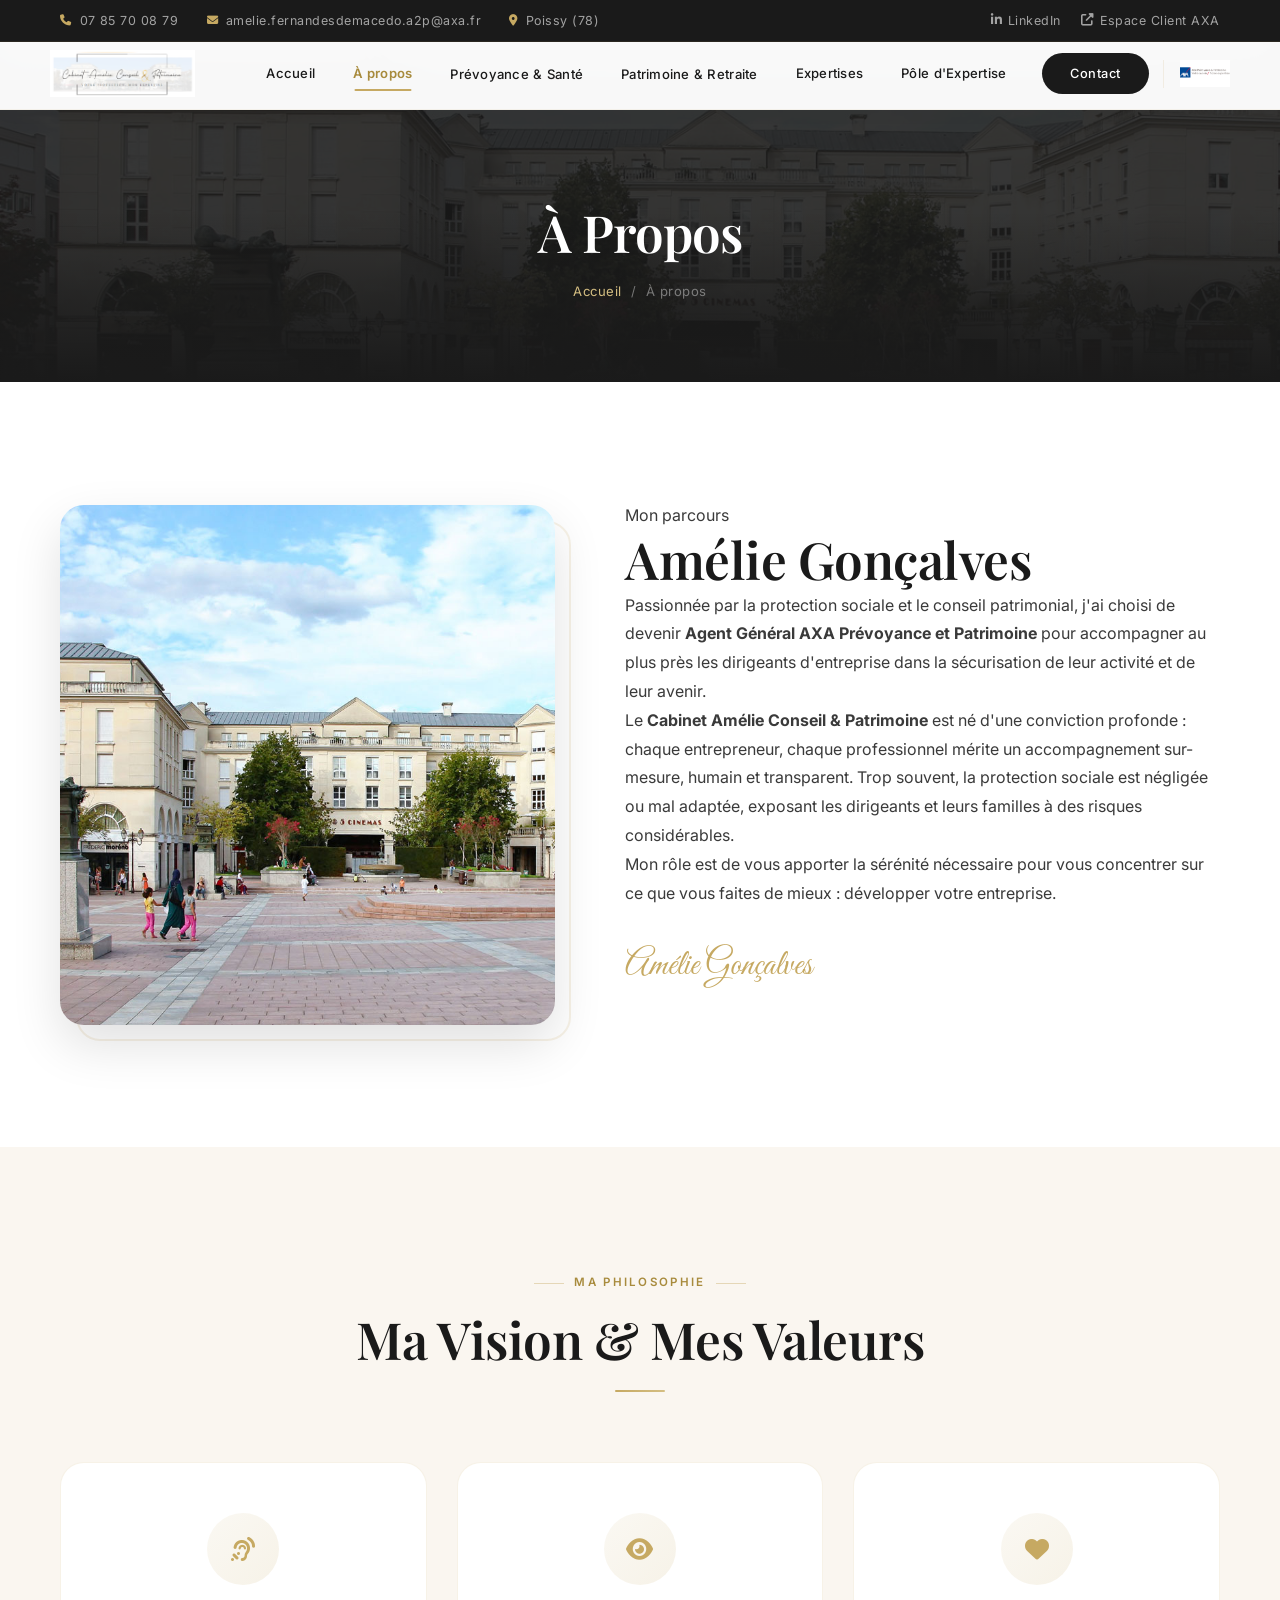
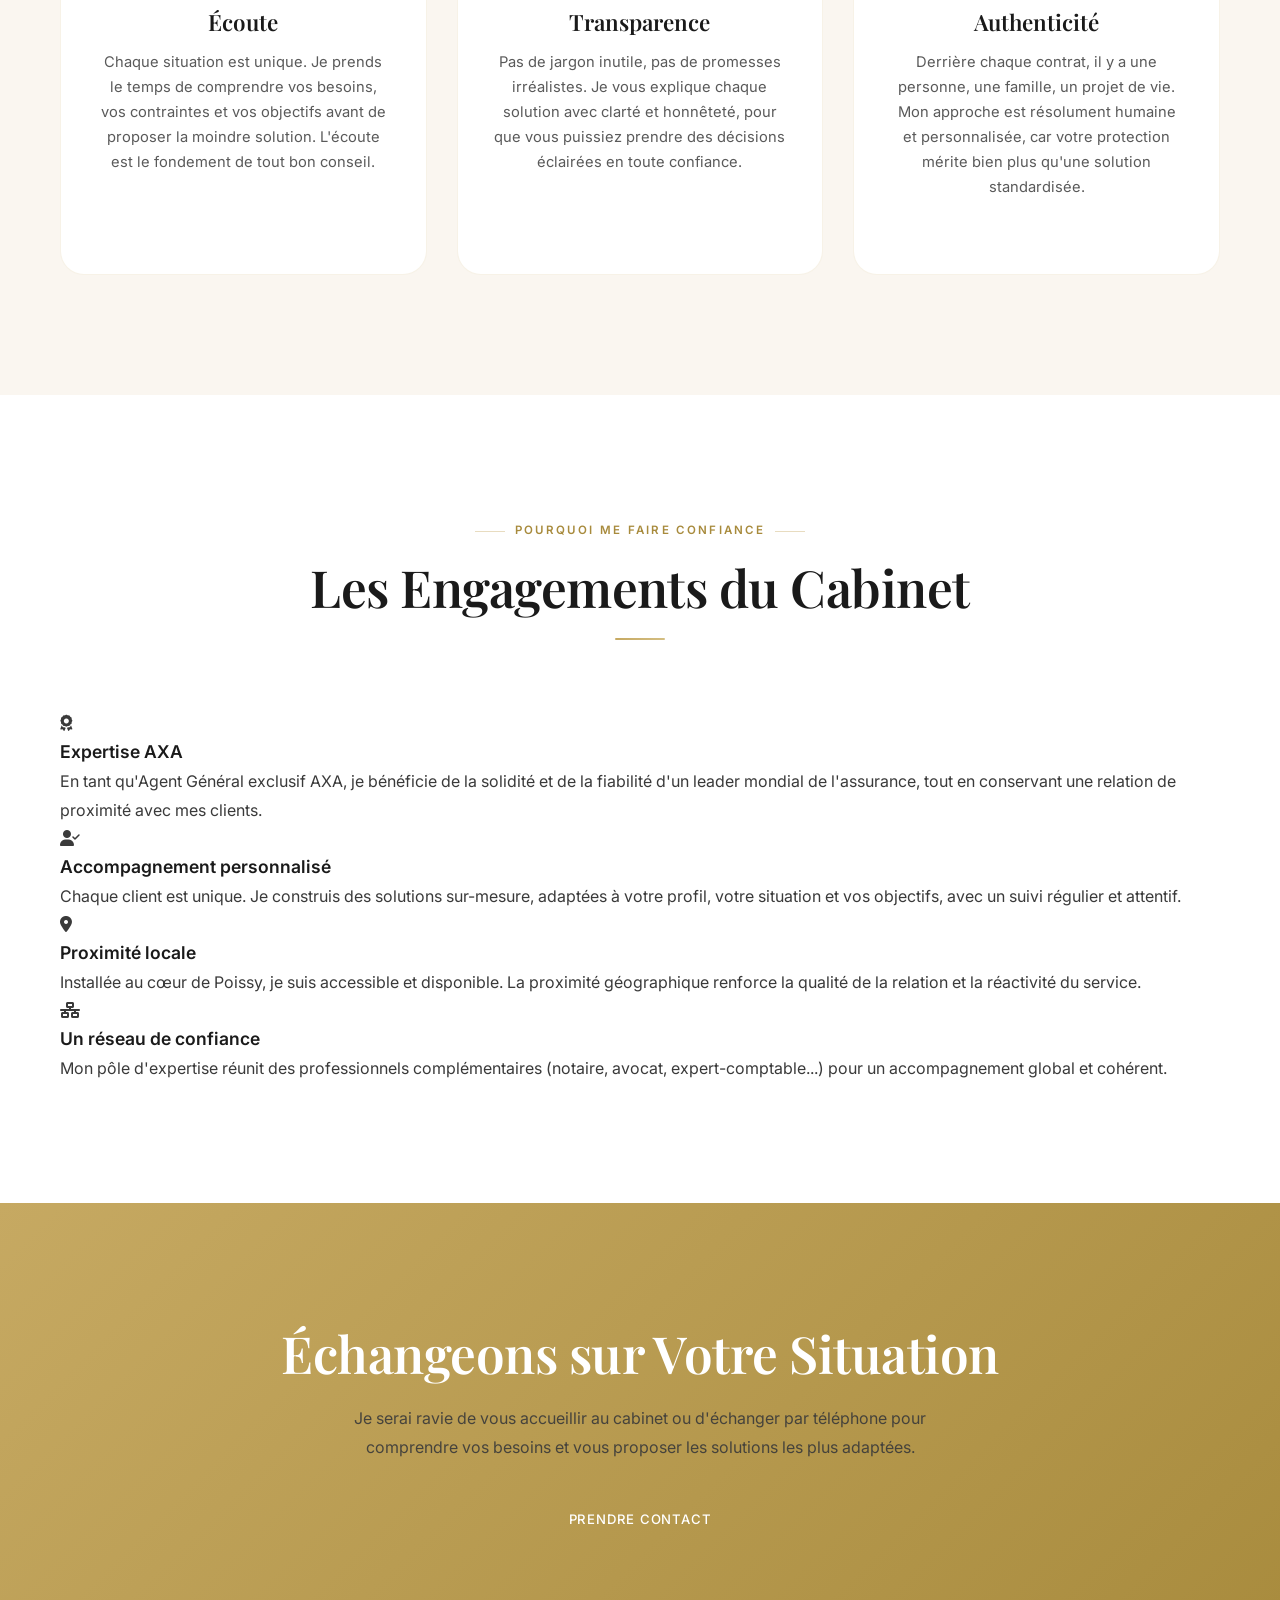
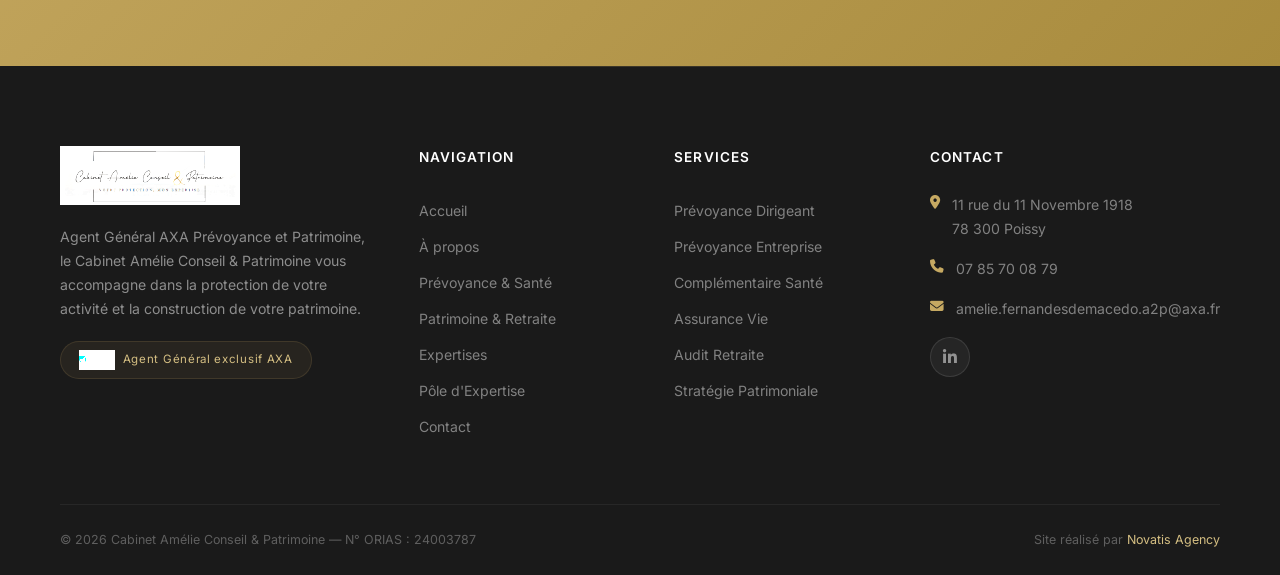
==== commit d2a35dce: "V3: Menu redesigné, police script hero, photo Amélie, logo AXA, titres lisibles" ====
--- a/a-propos.html
+++ b/a-propos.html
@@ -25,7 +25,7 @@
         <div class="container">
             <div class="top-bar-left">
                 <a href="tel:0785700879"><i class="fas fa-phone"></i> 07 85 70 08 79</a>
-                <a href="mailto:amelie.goncalves.a2p@axa.fr"><i class="fas fa-envelope"></i> amelie.goncalves.a2p@axa.fr</a>
+                <a href="mailto:amelie.fernandesdemacedo.a2p@axa.fr"><i class="fas fa-envelope"></i> amelie.fernandesdemacedo.a2p@axa.fr</a>
                 <span><i class="fas fa-map-marker-alt"></i> Poissy (78)</span>
             </div>
             <div class="top-bar-right">
@@ -63,6 +63,9 @@
                 <a href="expertises.html">Expertises</a>
                 <a href="pole-expertise.html">Pôle d'Expertise</a>
                 <a href="contact.html" class="nav-cta">Contact</a>
+                <div class="nav-axa">
+                    <img src="images/axa-pp-logo.png" alt="AXA Prévoyance & Patrimoine">
+                </div>
             </nav>
             <button class="menu-toggle" id="menuToggle">
                 <span></span>
@@ -188,12 +191,14 @@
                 <div class="footer-about">
                     <img src="images/logo.png" alt="Cabinet Amélie Conseil & Patrimoine" class="footer-logo">
                     <p>Agent Général AXA Prévoyance et Patrimoine, le Cabinet Amélie Conseil & Patrimoine vous accompagne dans la protection de votre activité et la construction de votre patrimoine.</p>
-                    <div class="axa-badge"><i class="fas fa-check-circle"></i> Agent Général exclusif AXA</div>
+                    <div class="axa-badge">
+                        <img src="images/axa-pp-logo.png" alt="AXA"> Agent Général exclusif AXA
+                    </div>
                 </div>
                 <div class="footer-links">
                     <h4>Navigation</h4>
                     <a href="index.html">Accueil</a>
-                    <a href="a-propos.html">À propos</a>
+                    <a href="a-propos.html" class="active">À propos</a>
                     <a href="prevoyance.html">Prévoyance & Santé</a>
                     <a href="patrimoine.html">Patrimoine & Retraite</a>
                     <a href="expertises.html">Expertises</a>
@@ -211,10 +216,21 @@
                 </div>
                 <div>
                     <h4>Contact</h4>
-                    <div class="footer-contact-item"><i class="fas fa-map-marker-alt"></i><span>11 rue du 11 Novembre 1918<br>78 300 Poissy</span></div>
-                    <div class="footer-contact-item"><i class="fas fa-phone"></i><span><a href="tel:0785700879">07 85 70 08 79</a></span></div>
-                    <div class="footer-contact-item"><i class="fas fa-envelope"></i><span><a href="mailto:amelie.goncalves.a2p@axa.fr">amelie.goncalves.a2p@axa.fr</a></span></div>
-                    <div class="footer-social" style="margin-top:16px;"><a href="https://www.linkedin.com/in/amelie-fernandes" target="_blank" title="LinkedIn"><i class="fab fa-linkedin-in"></i></a></div>
+                    <div class="footer-contact-item">
+                        <i class="fas fa-map-marker-alt"></i>
+                        <span>11 rue du 11 Novembre 1918<br>78 300 Poissy</span>
+                    </div>
+                    <div class="footer-contact-item">
+                        <i class="fas fa-phone"></i>
+                        <span><a href="tel:0785700879">07 85 70 08 79</a></span>
+                    </div>
+                    <div class="footer-contact-item">
+                        <i class="fas fa-envelope"></i>
+                        <span><a href="mailto:amelie.fernandesdemacedo.a2p@axa.fr">amelie.fernandesdemacedo.a2p@axa.fr</a></span>
+                    </div>
+                    <div class="footer-social" style="margin-top:16px;">
+                        <a href="https://www.linkedin.com/in/amelie-fernandes" target="_blank" title="LinkedIn"><i class="fab fa-linkedin-in"></i></a>
+                    </div>
                 </div>
             </div>
             <div class="footer-bottom">
--- a/style.css
+++ b/style.css
@@ -1,16 +1,16 @@
-/* CABINET AMÉLIE CONSEIL & PATRIMOINE — Premium v2 */
-@import url('https://fonts.googleapis.com/css2?family=Playfair+Display:ital,wght@0,400;0,500;0,600;0,700;1,400;1,500&family=Inter:wght@300;400;500;600;700&family=Cormorant+Garamond:ital,wght@0,400;0,500;0,600;1,400;1,500&display=swap');
-:root{--gold:#C6A962;--gold-light:#D4BE82;--gold-dark:#A88B3D;--cream:#FAF6F0;--dark:#1A1A1A;--dark-soft:#2D2D2D;--dark-medium:#3A3A3A;--text:#4A4A4A;--text-light:#7A7A7A;--text-muted:#9A9A9A;--white:#fff;--border:rgba(198,169,98,.15);--shadow-sm:0 2px 20px rgba(0,0,0,.04);--shadow-md:0 8px 40px rgba(0,0,0,.06);--shadow-lg:0 20px 60px rgba(0,0,0,.08);--shadow-gold:0 8px 30px rgba(198,169,98,.15);--radius-sm:8px;--radius-md:16px;--radius-lg:24px;--tr:all .5s cubic-bezier(.25,.46,.45,.94);--trf:all .3s cubic-bezier(.25,.46,.45,.94);--fh:'Playfair Display',Georgia,serif;--fb:'Inter',-apple-system,sans-serif;--fa:'Cormorant Garamond',Georgia,serif}
+/* Cabinet Amélie Conseil & Patrimoine — V3 Premium */
+@import url('https://fonts.googleapis.com/css2?family=Playfair+Display:ital,wght@0,400;0,500;0,600;0,700;1,400;1,500&family=Inter:wght@300;400;500;600;700&family=Cormorant+Garamond:ital,wght@0,400;0,500;0,600;1,400;1,500&family=Great+Vibes&display=swap');
+:root{--gold:#C6A962;--gold-light:#D4BE82;--gold-dark:#A88B3D;--cream:#FAF6F0;--dark:#1A1A1A;--dark-soft:#2D2D2D;--dark-medium:#3A3A3A;--text:#3A3A3A;--text-light:#5A5A5A;--text-muted:#8A8A8A;--white:#fff;--border:rgba(198,169,98,.15);--shadow-sm:0 2px 20px rgba(0,0,0,.04);--shadow-md:0 8px 40px rgba(0,0,0,.06);--shadow-lg:0 20px 60px rgba(0,0,0,.08);--shadow-gold:0 8px 30px rgba(198,169,98,.2);--radius-sm:8px;--radius-md:16px;--radius-lg:24px;--tr:all .5s cubic-bezier(.25,.46,.45,.94);--trf:all .3s cubic-bezier(.25,.46,.45,.94);--fh:'Playfair Display',Georgia,serif;--fb:'Inter',-apple-system,sans-serif;--fa:'Cormorant Garamond',Georgia,serif;--fs:'Great Vibes',cursive}
 *,*::before,*::after{box-sizing:border-box;margin:0;padding:0}
 html{scroll-behavior:smooth;font-size:16px;-webkit-font-smoothing:antialiased}
 body{font-family:var(--fb);color:var(--text);background:var(--white);line-height:1.7;overflow-x:hidden}
 img{max-width:100%;height:auto;display:block}
 a{text-decoration:none;color:inherit;transition:var(--trf)}
 ul,ol{list-style:none}
-h1,h2,h3{font-family:var(--fh);font-weight:500;color:var(--dark);line-height:1.2}
+h1,h2,h3{font-family:var(--fh);font-weight:600;color:var(--dark);line-height:1.2}
 h1{font-size:clamp(2.5rem,5vw,4.5rem);letter-spacing:-.02em}
-h2{font-size:clamp(2rem,4vw,3.2rem);letter-spacing:-.01em}
-h3{font-size:clamp(1.3rem,2.5vw,1.8rem)}
+h2{font-size:clamp(2rem,4vw,3.2rem);letter-spacing:-.01em;color:var(--dark)}
+h3{font-size:clamp(1.3rem,2.5vw,1.8rem);color:var(--dark)}
 h4{font-family:var(--fb);font-size:1.1rem;font-weight:600;color:var(--dark)}
 p{font-size:1rem;line-height:1.8;color:var(--text)}
 .container{max-width:1240px;margin:0 auto;padding:0 40px}
@@ -45,24 +45,45 @@
 .top-bar-right a:hover{color:var(--gold-light)}
 @media(max-width:900px){.top-bar{display:none}}
 
-/* HEADER NAV */
+/* ===== HEADER NAV — REDESIGNED ===== */
 .header{position:fixed;top:38px;left:0;right:0;z-index:1000;transition:var(--tr)}
 .header.scrolled{top:0}
-.nav-wrapper{margin:12px 40px;padding:14px 32px;background:rgba(255,255,255,.85);backdrop-filter:blur(20px);-webkit-backdrop-filter:blur(20px);border:1px solid rgba(198,169,98,.12);border-radius:100px;display:flex;align-items:center;justify-content:space-between;transition:var(--tr);box-shadow:0 4px 30px rgba(0,0,0,.04)}
-.header.scrolled .nav-wrapper{margin:8px 40px;background:rgba(255,255,255,.95);box-shadow:0 4px 40px rgba(0,0,0,.08);border-radius:var(--radius-md)}
-.logo img{height:42px;transition:var(--trf)}
-.nav-menu{display:flex;align-items:center;gap:4px}
-.nav-menu>a,.nav-item>a{font-family:var(--fb);font-size:.8rem;font-weight:500;color:var(--dark-soft);padding:10px 16px;border-radius:50px;transition:var(--trf);letter-spacing:.02em;white-space:nowrap}
-.nav-menu>a:hover,.nav-item:hover>a,.nav-menu>a.active{color:var(--gold-dark);background:rgba(198,169,98,.08)}
+.nav-wrapper{margin:0;padding:0 50px;background:rgba(255,255,255,.97);backdrop-filter:blur(20px);-webkit-backdrop-filter:blur(20px);border-bottom:1px solid rgba(198,169,98,.1);display:flex;align-items:center;justify-content:space-between;transition:var(--tr);height:72px;box-shadow:0 2px 20px rgba(0,0,0,.03)}
+.header.scrolled .nav-wrapper{height:64px;box-shadow:0 4px 30px rgba(0,0,0,.06)}
+
+/* Logo in nav */
+.logo{display:flex;align-items:center;flex-shrink:0}
+.logo img{height:48px;transition:var(--trf);object-fit:contain}
+.header.scrolled .logo img{height:42px}
+
+/* Nav menu */
+.nav-menu{display:flex;align-items:center;gap:2px}
+.nav-menu>a,.nav-item>a{font-family:var(--fb);font-size:.82rem;font-weight:500;color:var(--dark);padding:8px 18px;border-radius:6px;transition:var(--trf);letter-spacing:.02em;white-space:nowrap;position:relative}
+.nav-menu>a::after,.nav-item>a::after{content:'';position:absolute;bottom:2px;left:50%;width:0;height:2px;background:var(--gold);transition:all .3s;transform:translateX(-50%);border-radius:2px}
+.nav-menu>a:hover::after,.nav-item:hover>a::after,.nav-menu>a.active::after{width:60%}
+.nav-menu>a:hover,.nav-item:hover>a{color:var(--gold-dark)}
+.nav-menu>a.active{color:var(--gold-dark);font-weight:600}
 .nav-item{position:relative}
-.nav-item .dropdown{position:absolute;top:calc(100% + 12px);left:50%;transform:translateX(-50%) translateY(10px);background:var(--white);border:1px solid var(--border);border-radius:var(--radius-md);padding:12px 8px;min-width:240px;box-shadow:var(--shadow-lg);opacity:0;visibility:hidden;transition:var(--trf);z-index:100}
+.nav-item .dropdown{position:absolute;top:calc(100% + 16px);left:50%;transform:translateX(-50%) translateY(10px);background:var(--white);border:1px solid rgba(198,169,98,.1);border-radius:var(--radius-md);padding:14px 10px;min-width:250px;box-shadow:0 20px 50px rgba(0,0,0,.1);opacity:0;visibility:hidden;transition:var(--trf);z-index:100}
+.nav-item .dropdown::before{content:'';position:absolute;top:-8px;left:50%;transform:translateX(-50%);width:16px;height:8px;background:var(--white);clip-path:polygon(50% 0%,0% 100%,100% 100%)}
 .nav-item:hover .dropdown{opacity:1;visibility:visible;transform:translateX(-50%) translateY(0)}
-.nav-item .dropdown a{display:block;padding:10px 18px;font-size:.82rem;color:var(--text);border-radius:var(--radius-sm);transition:var(--trf)}
-.nav-item .dropdown a:hover{background:rgba(198,169,98,.06);color:var(--gold-dark);padding-left:22px}
-.nav-cta{background:var(--dark)!important;color:var(--white)!important;padding:10px 26px!important;border-radius:50px!important;font-weight:500!important;font-size:.78rem!important;letter-spacing:.04em!important;margin-left:8px;position:relative;overflow:hidden;transition:var(--trf)!important}
+.nav-item .dropdown a{display:flex;align-items:center;gap:10px;padding:11px 18px;font-size:.84rem;color:var(--text);border-radius:var(--radius-sm);transition:var(--trf)}
+.nav-item .dropdown a::before{content:'';width:4px;height:4px;border-radius:50%;background:var(--gold);opacity:0;transition:var(--trf);flex-shrink:0}
+.nav-item .dropdown a:hover{background:rgba(198,169,98,.06);color:var(--gold-dark)}
+.nav-item .dropdown a:hover::before{opacity:1}
+
+/* AXA badge in nav */
+.nav-axa{display:flex;align-items:center;gap:8px;margin-left:12px;padding-left:16px;border-left:1px solid rgba(198,169,98,.15)}
+.nav-axa img{height:28px;object-fit:contain}
+
+/* Nav CTA */
+.nav-cta{background:var(--dark)!important;color:var(--white)!important;padding:10px 28px!important;border-radius:50px!important;font-weight:500!important;font-size:.8rem!important;letter-spacing:.04em!important;margin-left:16px;position:relative;overflow:hidden;transition:var(--trf)!important}
+.nav-cta::after{display:none!important}
 .nav-cta::before{content:'';position:absolute;top:0;left:-100%;width:100%;height:100%;background:linear-gradient(90deg,transparent,rgba(198,169,98,.3),transparent);transition:left .6s}
 .nav-cta:hover::before{left:100%}
 .nav-cta:hover{background:var(--gold-dark)!important;transform:translateY(-1px);box-shadow:var(--shadow-gold)!important}
+
+/* Mobile menu */
 .menu-toggle{display:none;background:none;border:none;cursor:pointer;width:32px;height:24px;position:relative;z-index:1002}
 .menu-toggle span{display:block;width:100%;height:2px;background:var(--dark);border-radius:2px;transition:var(--trf);position:absolute;left:0}
 .menu-toggle span:nth-child(1){top:0}
@@ -79,28 +100,33 @@
 .nav-menu{position:fixed;top:0;right:-100%;width:340px;height:100vh;background:var(--white);flex-direction:column;align-items:flex-start;padding:100px 40px 40px;gap:4px;z-index:999;transition:right .5s cubic-bezier(.77,0,.175,1);box-shadow:-20px 0 60px rgba(0,0,0,.1);overflow-y:auto}
 .nav-menu.active{right:0}
 .nav-menu>a,.nav-item>a{font-size:1rem;padding:14px 20px;width:100%;border-radius:var(--radius-sm)}
+.nav-menu>a::after,.nav-item>a::after{display:none}
 .nav-item{width:100%}
 .nav-item .dropdown{position:static;transform:none;box-shadow:none;border:none;padding:0 0 0 20px;opacity:1;visibility:visible;min-width:auto}
+.nav-item .dropdown::before{display:none}
 .nav-cta{margin-left:0;margin-top:16px;text-align:center;width:100%;display:block}
-.nav-wrapper{margin:10px 16px;padding:12px 20px;border-radius:var(--radius-md)}
+.nav-axa{margin-left:0;padding-left:0;border-left:none;margin-top:16px;padding-top:16px;border-top:1px solid var(--border)}
+.nav-wrapper{padding:0 20px;height:64px}
 }
 
-/* HERO */
+/* ===== HERO — Script font, no logo ===== */
 .hero{min-height:100vh;display:flex;align-items:center;justify-content:center;position:relative;overflow:hidden;background:var(--dark)}
 .hero-bg{position:absolute;top:0;left:0;width:100%;height:100%;z-index:1}
-.hero-bg img{width:100%;height:100%;object-fit:cover;opacity:.35;filter:saturate(.6);transition:transform 20s linear}
+.hero-bg img{width:100%;height:100%;object-fit:cover;opacity:.3;filter:saturate(.5);transition:transform 20s linear}
 .hero:hover .hero-bg img{transform:scale(1.05)}
-.hero-overlay{position:absolute;top:0;left:0;width:100%;height:100%;background:linear-gradient(180deg,rgba(26,26,26,.4) 0%,rgba(26,26,26,.6) 50%,rgba(26,26,26,.85) 100%);z-index:2}
+.hero-overlay{position:absolute;top:0;left:0;width:100%;height:100%;background:linear-gradient(180deg,rgba(26,26,26,.3) 0%,rgba(26,26,26,.55) 50%,rgba(26,26,26,.85) 100%);z-index:2}
 #particles-canvas{position:absolute;top:0;left:0;width:100%;height:100%;z-index:3;pointer-events:none}
-.hero-content{position:relative;z-index:4;text-align:center;max-width:800px;padding:0 40px}
-.hero-badge{display:inline-flex;align-items:center;gap:10px;background:rgba(198,169,98,.1);border:1px solid rgba(198,169,98,.25);padding:10px 24px;border-radius:50px;font-size:.72rem;font-weight:500;color:var(--gold-light);letter-spacing:.15em;text-transform:uppercase;margin-bottom:32px;backdrop-filter:blur(10px)}
+.hero-content{position:relative;z-index:4;text-align:center;max-width:900px;padding:0 40px}
+.hero-badge{display:inline-flex;align-items:center;gap:10px;background:rgba(198,169,98,.1);border:1px solid rgba(198,169,98,.25);padding:10px 24px;border-radius:50px;font-size:.72rem;font-weight:500;color:var(--gold-light);letter-spacing:.15em;text-transform:uppercase;margin-bottom:40px;backdrop-filter:blur(10px);opacity:0;animation:heroFadeUp 1s ease forwards .5s}
 .hero-badge i{font-size:.6rem}
-.hero-logo{width:300px;max-width:90%;margin:0 auto 40px;opacity:0;animation:heroFadeUp 1s ease forwards .5s}
-.hero-logo img{width:100%;height:auto;filter:brightness(1.15) drop-shadow(0 4px 20px rgba(0,0,0,.3))}
-.hero h1{color:var(--white);font-size:clamp(2.8rem,5.5vw,4.8rem);font-weight:400;margin-bottom:12px;opacity:0;animation:heroFadeUp 1s ease forwards .7s}
-.hero h1 em{font-style:italic;color:var(--gold-light);font-family:var(--fa);font-weight:400}
-.hero-subtitle{font-family:var(--fa);font-size:clamp(1.1rem,2vw,1.5rem);color:rgba(255,255,255,.6);font-style:italic;margin-bottom:40px;opacity:0;animation:heroFadeUp 1s ease forwards .9s}
-.hero-ctas{display:flex;align-items:center;justify-content:center;gap:20px;opacity:0;animation:heroFadeUp 1s ease forwards 1.1s;flex-wrap:wrap}
+.hero-badge img{height:20px;filter:brightness(10)}
+
+/* Script title — like the logo font */
+.hero-script{font-family:var(--fs);font-size:clamp(3rem,7vw,6rem);color:var(--white);line-height:1.1;margin-bottom:8px;opacity:0;animation:heroFadeUp 1.2s ease forwards .7s;text-shadow:0 4px 30px rgba(0,0,0,.3)}
+.hero-script .gold{color:var(--gold-light)}
+.hero h1{color:var(--white);font-size:clamp(1.1rem,2vw,1.6rem);font-weight:400;margin-bottom:16px;opacity:0;animation:heroFadeUp 1s ease forwards .9s;font-family:var(--fb);letter-spacing:.15em;text-transform:uppercase}
+.hero-subtitle{font-family:var(--fa);font-size:clamp(1.1rem,2vw,1.5rem);color:rgba(255,255,255,.55);font-style:italic;margin-bottom:45px;opacity:0;animation:heroFadeUp 1s ease forwards 1.1s}
+.hero-ctas{display:flex;align-items:center;justify-content:center;gap:20px;opacity:0;animation:heroFadeUp 1s ease forwards 1.3s;flex-wrap:wrap}
 @keyframes heroFadeUp{from{opacity:0;transform:translateY(30px)}to{opacity:1;transform:translateY(0)}}
 .hero-scroll{position:absolute;bottom:40px;left:50%;transform:translateX(-50%);z-index:5;display:flex;flex-direction:column;align-items:center;gap:8px;color:rgba(255,255,255,.4);font-size:.7rem;letter-spacing:.15em;text-transform:uppercase;text-decoration:none;transition:var(--trf)}
 .hero-scroll:hover{color:var(--gold-light)}
@@ -120,7 +146,7 @@
 .btn i{font-size:.75rem;transition:transform .3s}
 .btn:hover i{transform:translateX(4px)}
 
-/* SECTIONS */
+/* SECTIONS — Titles more readable */
 .section{padding:120px 0;position:relative}
 .section-sm{padding:80px 0}
 .section-cream,.section-alt{background:var(--cream)}
@@ -128,11 +154,11 @@
 .section-dark h2,.section-dark h3,.section-dark h4{color:var(--white)}
 .section-dark p{color:rgba(255,255,255,.65)}
 .section-header{text-align:center;max-width:700px;margin:0 auto 70px}
-.section-label{display:inline-block;font-size:.72rem;font-weight:600;letter-spacing:.2em;text-transform:uppercase;color:var(--gold);margin-bottom:16px;position:relative;padding:0 20px}
+.section-label{display:inline-block;font-size:.72rem;font-weight:600;letter-spacing:.2em;text-transform:uppercase;color:var(--gold-dark);margin-bottom:16px;position:relative;padding:0 20px}
 .section-label::before,.section-label::after{content:'';position:absolute;top:50%;width:30px;height:1px;background:var(--gold);opacity:.4}
 .section-label::before{left:-20px}
 .section-label::after{right:-20px}
-.section-header h2{margin-bottom:20px}
+.section-header h2{margin-bottom:20px;color:var(--dark);font-weight:600}
 .section-header p{font-size:1.05rem;color:var(--text-light);line-height:1.8}
 .section-line{width:50px;height:2px;background:linear-gradient(90deg,var(--gold),var(--gold-light));margin:20px auto;border-radius:2px}
 
@@ -163,26 +189,26 @@
 .pillar-icon i{font-size:1.5rem;color:var(--gold);transition:var(--trf)}
 .pillar-card:hover .pillar-icon{background:linear-gradient(135deg,var(--gold),var(--gold-light));transform:scale(1.1)}
 .pillar-card:hover .pillar-icon i{color:var(--white)}
-.pillar-card h3{margin-bottom:14px;font-size:1.4rem}
+.pillar-card h3{margin-bottom:14px;font-size:1.4rem;color:var(--dark);font-weight:600}
 .pillar-card p{font-size:.92rem;color:var(--text-light);margin-bottom:24px;line-height:1.7}
-.pillar-link{display:inline-flex;align-items:center;gap:8px;font-size:.8rem;font-weight:600;color:var(--gold);letter-spacing:.04em;text-transform:uppercase;transition:var(--trf)}
-.pillar-link:hover{gap:12px;color:var(--gold-dark)}
+.pillar-link{display:inline-flex;align-items:center;gap:8px;font-size:.8rem;font-weight:600;color:var(--gold-dark);letter-spacing:.04em;text-transform:uppercase;transition:var(--trf)}
+.pillar-link:hover{gap:12px;color:var(--gold)}
 @media(max-width:900px){.pillars-grid{grid-template-columns:1fr}}
 
-/* ABOUT */
-.about-grid{display:grid;grid-template-columns:1fr 1fr;gap:80px;align-items:center}
-.about-image{position:relative;border-radius:var(--radius-lg);overflow:hidden}
-.about-image img{width:100%;height:500px;object-fit:cover;border-radius:var(--radius-lg);transition:transform .8s}
-.about-image:hover img{transform:scale(1.03)}
-.about-image::after{content:'';position:absolute;bottom:-20px;right:-20px;width:200px;height:200px;border:2px solid var(--gold);border-radius:var(--radius-lg);opacity:.15;z-index:-1}
-.about-content h2{margin-bottom:24px}
-.about-content p{margin-bottom:20px;font-size:1rem}
-.about-signature{font-family:var(--fa);font-size:1.8rem;font-style:italic;color:var(--gold);margin:30px 0}
+/* ===== ABOUT — Photo beside text ===== */
+.about-grid{display:grid;grid-template-columns:1fr 1.2fr;gap:70px;align-items:center}
+.about-image{position:relative;border-radius:var(--radius-lg);overflow:visible}
+.about-image img{width:100%;height:520px;object-fit:cover;object-position:top;border-radius:var(--radius-lg);transition:transform .8s;box-shadow:0 20px 50px rgba(0,0,0,.12)}
+.about-image:hover img{transform:scale(1.02)}
+.about-image::after{content:'';position:absolute;bottom:-16px;right:-16px;width:100%;height:100%;border:2px solid var(--gold);border-radius:var(--radius-lg);opacity:.15;z-index:-1}
+.about-content h2{margin-bottom:24px;color:var(--dark);font-weight:600}
+.about-content p{margin-bottom:20px;font-size:1rem;color:var(--text)}
+.about-signature{font-family:var(--fs);font-size:2.2rem;color:var(--gold);margin:30px 0}
 .about-stats{display:grid;grid-template-columns:repeat(3,1fr);gap:24px;margin-top:40px;padding-top:40px;border-top:1px solid var(--border)}
 .about-stat{text-align:center}
-.about-stat-number{font-family:var(--fh);font-size:2.2rem;color:var(--gold);font-weight:500;line-height:1;margin-bottom:6px}
+.about-stat-number{font-family:var(--fh);font-size:2.2rem;color:var(--gold-dark);font-weight:600;line-height:1;margin-bottom:6px}
 .about-stat-label{font-size:.72rem;color:var(--text-muted);letter-spacing:.08em;text-transform:uppercase}
-@media(max-width:900px){.about-grid{grid-template-columns:1fr;gap:40px}.about-image img{height:350px}}
+@media(max-width:900px){.about-grid{grid-template-columns:1fr;gap:40px}.about-image img{height:400px}}
 
 /* SERVICES */
 .services-grid{display:grid;grid-template-columns:repeat(3,1fr);gap:24px}
@@ -190,8 +216,8 @@
 .service-card::after{content:'';position:absolute;bottom:0;left:0;width:100%;height:0;background:linear-gradient(to top,rgba(198,169,98,.04),transparent);transition:height .5s}
 .service-card:hover::after{height:100%}
 .service-card:hover{transform:translateY(-6px);box-shadow:var(--shadow-lg);border-color:rgba(198,169,98,.2)}
-.service-number{font-family:var(--fh);font-size:3rem;color:rgba(198,169,98,.12);font-weight:600;line-height:1;margin-bottom:20px}
-.service-card h4{margin-bottom:12px;font-size:1.15rem}
+.service-number{font-family:var(--fh);font-size:3rem;color:rgba(198,169,98,.15);font-weight:600;line-height:1;margin-bottom:20px}
+.service-card h4{margin-bottom:12px;font-size:1.15rem;color:var(--dark)}
 .service-card p{font-size:.9rem;color:var(--text-light);line-height:1.7;margin:0}
 @media(max-width:900px){.services-grid{grid-template-columns:1fr}}
 
@@ -213,22 +239,22 @@
 .partner-card:hover{transform:translateY(-6px);box-shadow:var(--shadow-lg);border-color:rgba(198,169,98,.2)}
 .partner-icon{width:60px;height:60px;border-radius:50%;background:linear-gradient(135deg,rgba(198,169,98,.08),rgba(198,169,98,.15));display:flex;align-items:center;justify-content:center;margin:0 auto 20px}
 .partner-icon i{font-size:1.3rem;color:var(--gold)}
-.partner-card h4{margin-bottom:12px}
+.partner-card h4{margin-bottom:12px;color:var(--dark)}
 .partner-card p{font-size:.88rem;color:var(--text-light);margin:0}
 @media(max-width:900px){.partners-grid{grid-template-columns:1fr}}
 
 /* CONTACT */
 .contact-grid{display:grid;grid-template-columns:1fr 1.3fr;gap:60px;align-items:start}
-.contact-info h3{margin-bottom:30px;font-size:1.5rem}
+.contact-info h3{margin-bottom:30px;font-size:1.5rem;color:var(--dark)}
 .contact-info-item{display:flex;align-items:flex-start;gap:18px;margin-bottom:28px}
 .contact-info-icon{width:48px;height:48px;min-width:48px;border-radius:50%;background:linear-gradient(135deg,rgba(198,169,98,.08),rgba(198,169,98,.15));display:flex;align-items:center;justify-content:center}
 .contact-info-icon i{font-size:1rem;color:var(--gold)}
-.contact-info-item h4{font-size:.9rem;margin-bottom:4px}
+.contact-info-item h4{font-size:.9rem;margin-bottom:4px;color:var(--dark)}
 .contact-info-item p{font-size:.88rem;color:var(--text-light);margin:0}
 .contact-info-item a{color:var(--gold-dark);text-decoration:none;transition:var(--trf)}
 .contact-info-item a:hover{color:var(--gold)}
 .contact-form{background:var(--white);border:1px solid var(--border);border-radius:var(--radius-lg);padding:50px 40px;box-shadow:var(--shadow-sm)}
-.contact-form h3{margin-bottom:30px;font-size:1.5rem}
+.contact-form h3{margin-bottom:30px;font-size:1.5rem;color:var(--dark)}
 .form-row{display:grid;grid-template-columns:1fr 1fr;gap:20px}
 .form-group{margin-bottom:20px}
 .form-group label{display:block;font-size:.75rem;font-weight:600;letter-spacing:.08em;text-transform:uppercase;color:var(--text-light);margin-bottom:8px}
@@ -243,7 +269,7 @@
 .page-header::before{content:'';position:absolute;top:0;left:0;width:100%;height:100%;background:url('images/poissy-place.jpg') center/cover no-repeat;opacity:.12;filter:saturate(.5)}
 .page-header::after{content:'';position:absolute;bottom:0;left:0;width:100%;height:50%;background:linear-gradient(to top,var(--dark),transparent)}
 .page-header .container{position:relative;z-index:2}
-.page-header h1{color:var(--white);font-size:clamp(2.2rem,4vw,3.5rem);margin-bottom:16px}
+.page-header h1{color:var(--white);font-size:clamp(2.2rem,4vw,3.5rem);margin-bottom:16px;font-weight:600}
 .page-line{display:none}
 .breadcrumb{font-size:.82rem;color:rgba(255,255,255,.4);letter-spacing:.04em}
 .breadcrumb a{color:var(--gold-light);text-decoration:none;transition:var(--trf)}
@@ -252,16 +278,16 @@
 /* QUOTE */
 .quote-section{text-align:center;padding:100px 40px;background:var(--cream)}
 .quote-icon{font-size:3rem;color:var(--gold);opacity:.3;margin-bottom:24px}
-.quote-text{font-family:var(--fa);font-size:clamp(1.3rem,2.5vw,1.8rem);font-style:italic;color:var(--dark-soft);max-width:700px;margin:0 auto 20px;line-height:1.6}
-.quote-author{font-size:.85rem;color:var(--gold);font-weight:600;letter-spacing:.06em}
+.quote-text{font-family:var(--fa);font-size:clamp(1.3rem,2.5vw,1.8rem);font-style:italic;color:var(--dark);max-width:700px;margin:0 auto 20px;line-height:1.6}
+.quote-author{font-size:.85rem;color:var(--gold-dark);font-weight:600;letter-spacing:.06em}
 
 /* PROCESS */
 .process-grid{display:grid;grid-template-columns:repeat(4,1fr);gap:30px;position:relative}
 .process-grid::before{content:'';position:absolute;top:40px;left:12.5%;width:75%;height:1px;background:linear-gradient(90deg,transparent,var(--gold),var(--gold),transparent);opacity:.2}
 .process-step{text-align:center;position:relative}
-.process-number{width:64px;height:64px;border-radius:50%;background:var(--white);border:2px solid var(--gold);display:flex;align-items:center;justify-content:center;margin:0 auto 20px;font-family:var(--fh);font-size:1.3rem;color:var(--gold);font-weight:500;position:relative;z-index:2;transition:var(--tr)}
+.process-number{width:64px;height:64px;border-radius:50%;background:var(--white);border:2px solid var(--gold);display:flex;align-items:center;justify-content:center;margin:0 auto 20px;font-family:var(--fh);font-size:1.3rem;color:var(--gold-dark);font-weight:600;position:relative;z-index:2;transition:var(--tr)}
 .process-step:hover .process-number{background:var(--gold);color:var(--white);transform:scale(1.1)}
-.process-step h4{margin-bottom:10px;font-size:1rem}
+.process-step h4{margin-bottom:10px;font-size:1rem;color:var(--dark)}
 .process-step p{font-size:.85rem;color:var(--text-light);margin:0}
 @media(max-width:900px){.process-grid{grid-template-columns:1fr 1fr}.process-grid::before{display:none}}
 @media(max-width:600px){.process-grid{grid-template-columns:1fr}}
@@ -273,6 +299,7 @@
 .footer-logo{width:180px;margin-bottom:20px;filter:brightness(1.1)}
 .footer-about p{font-size:.88rem;color:rgba(255,255,255,.5);line-height:1.7;margin-bottom:20px}
 .axa-badge{display:inline-flex;align-items:center;gap:8px;background:rgba(198,169,98,.08);border:1px solid rgba(198,169,98,.15);padding:8px 18px;border-radius:50px;font-size:.72rem;color:var(--gold-light);letter-spacing:.06em}
+.axa-badge img{height:20px;filter:brightness(10)}
 .footer h4{color:var(--white);font-size:.85rem;font-weight:600;letter-spacing:.08em;text-transform:uppercase;margin-bottom:24px;font-family:var(--fb)}
 .footer-links a{display:block;color:rgba(255,255,255,.45);text-decoration:none;font-size:.88rem;padding:6px 0;transition:var(--trf)}
 .footer-links a:hover{color:var(--gold-light);padding-left:6px}
